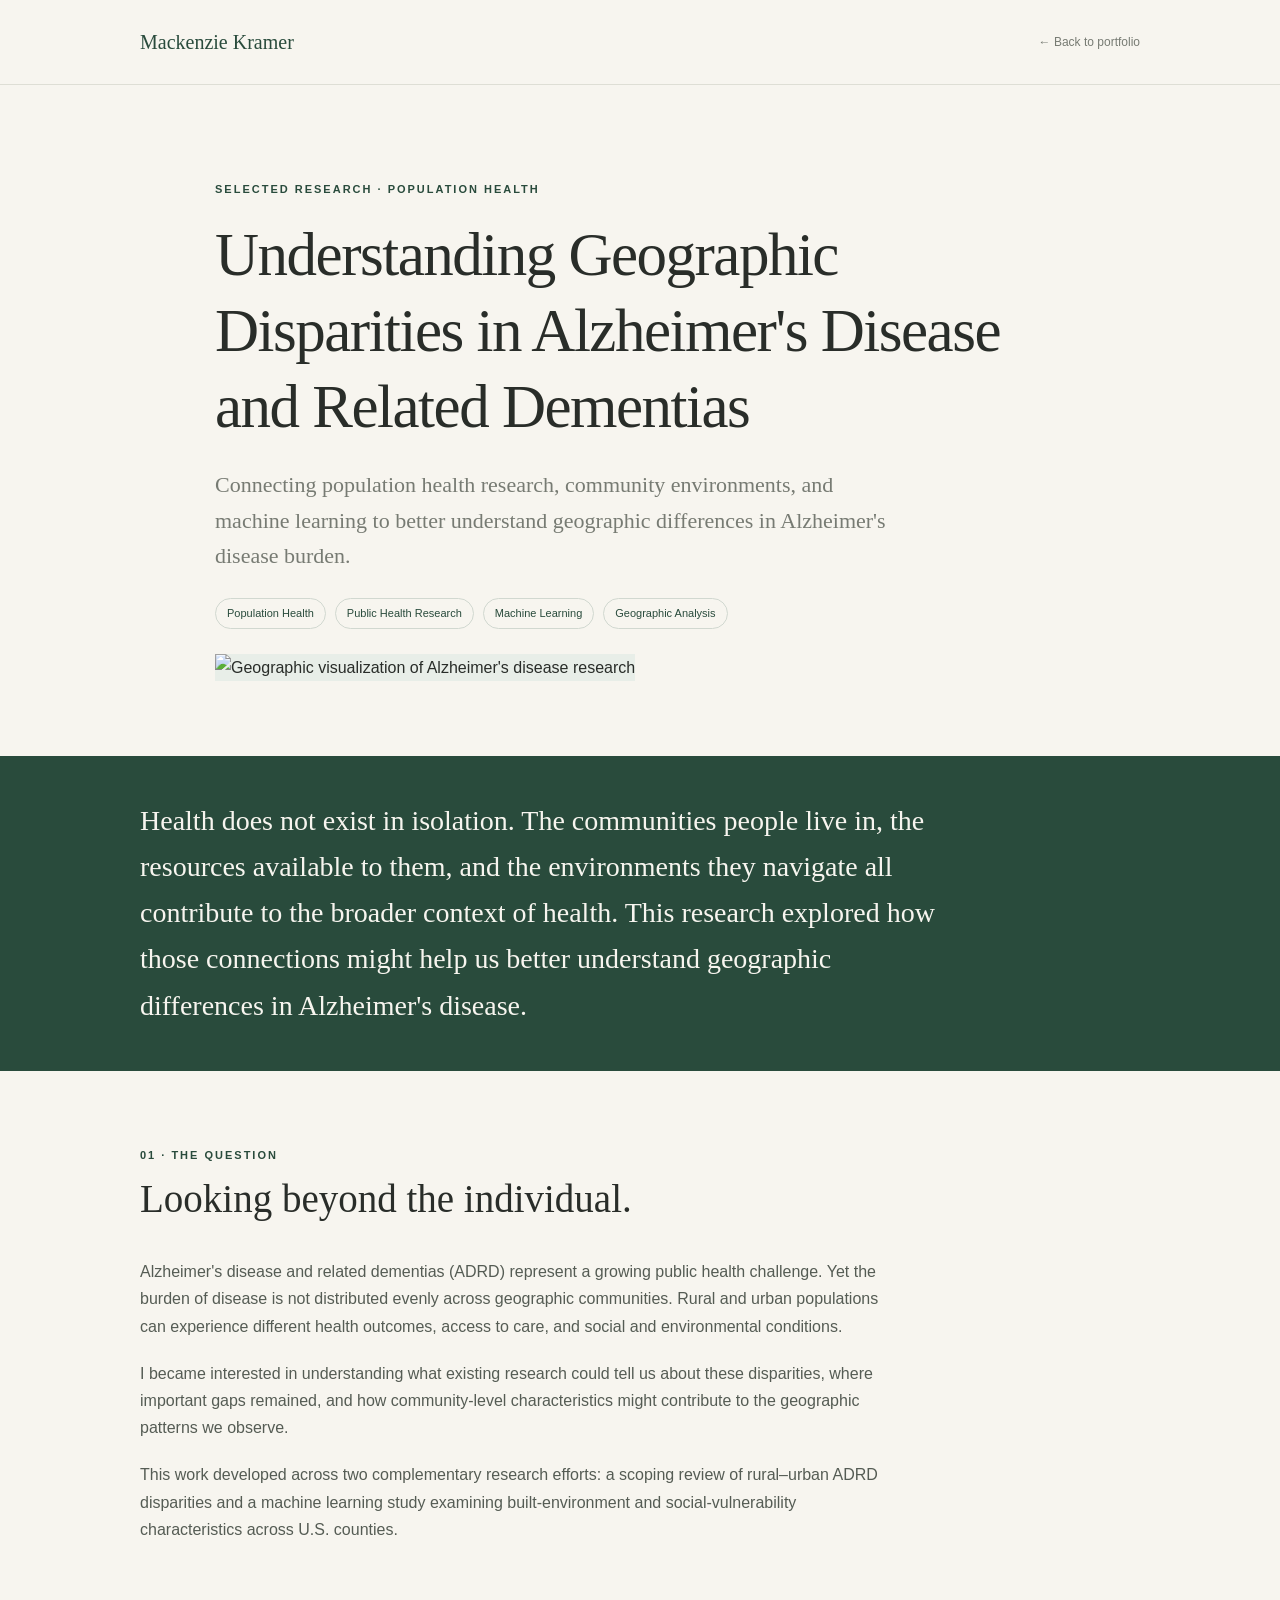
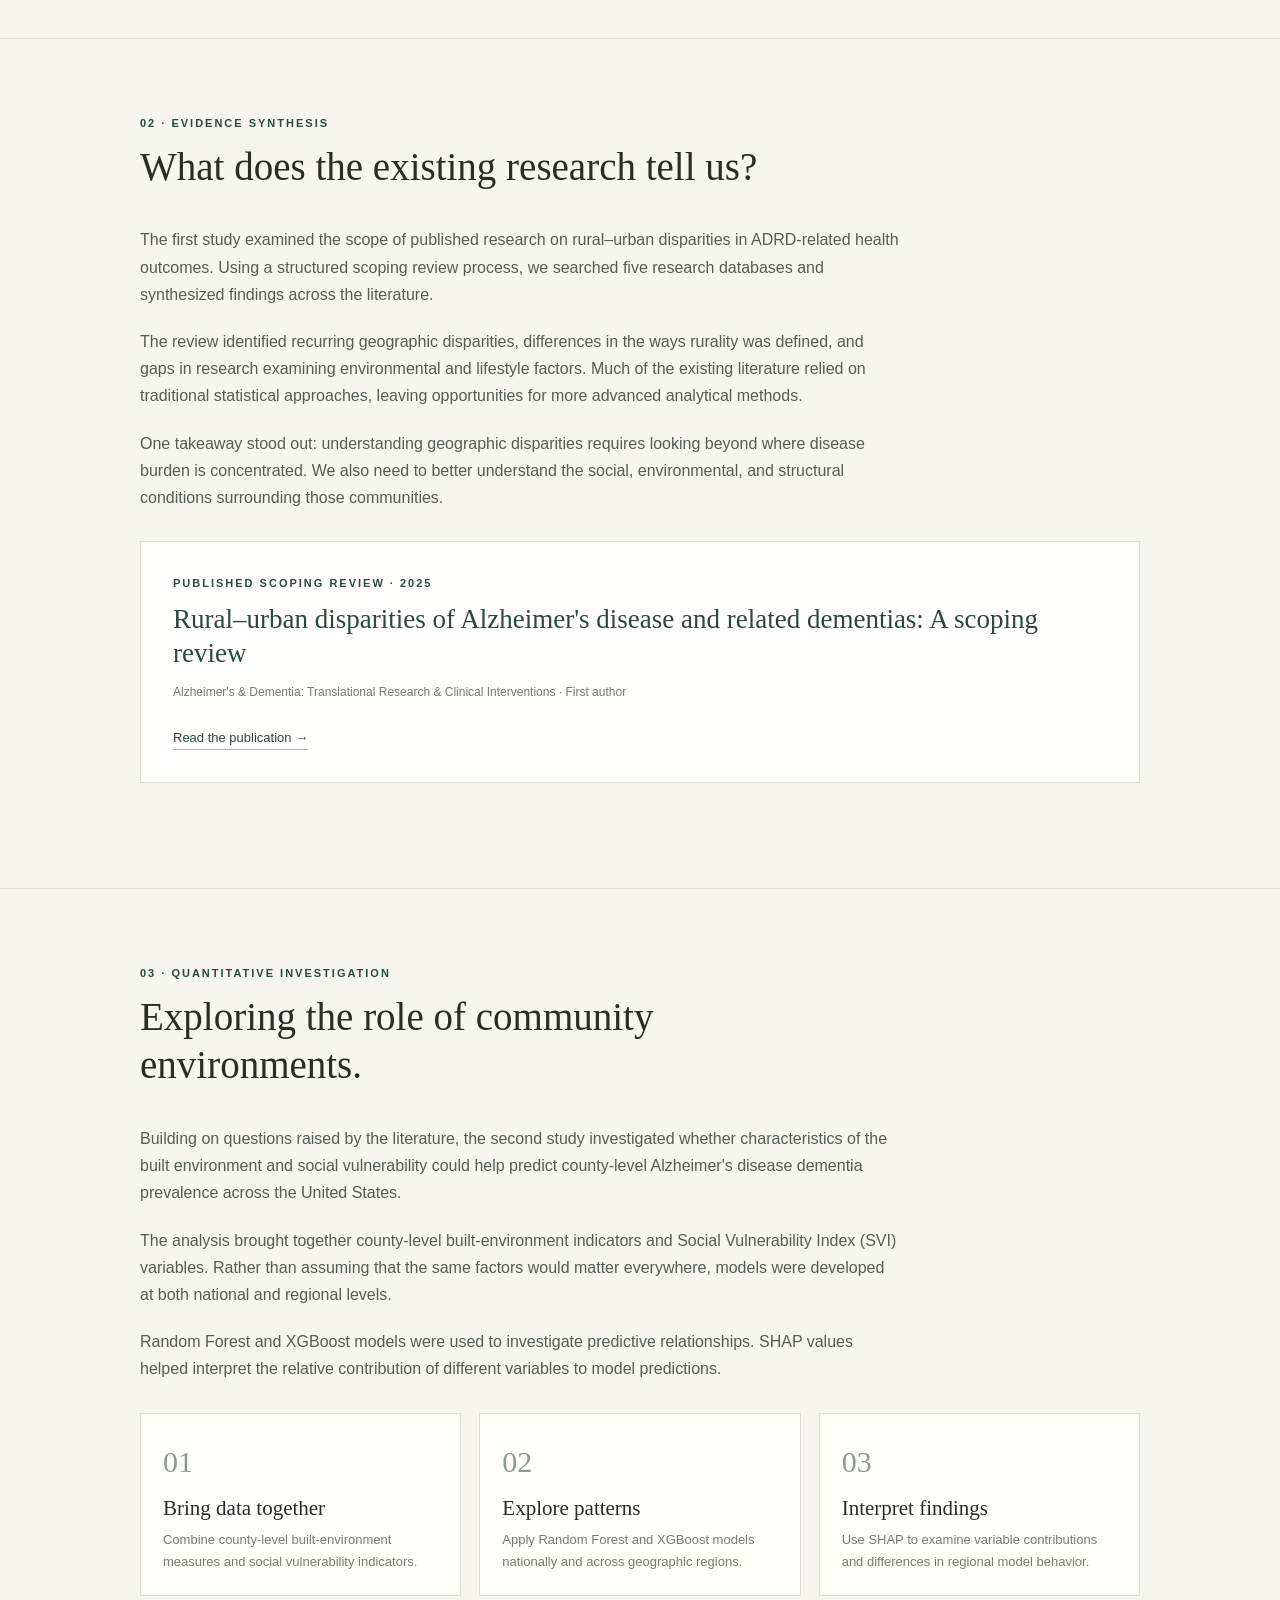
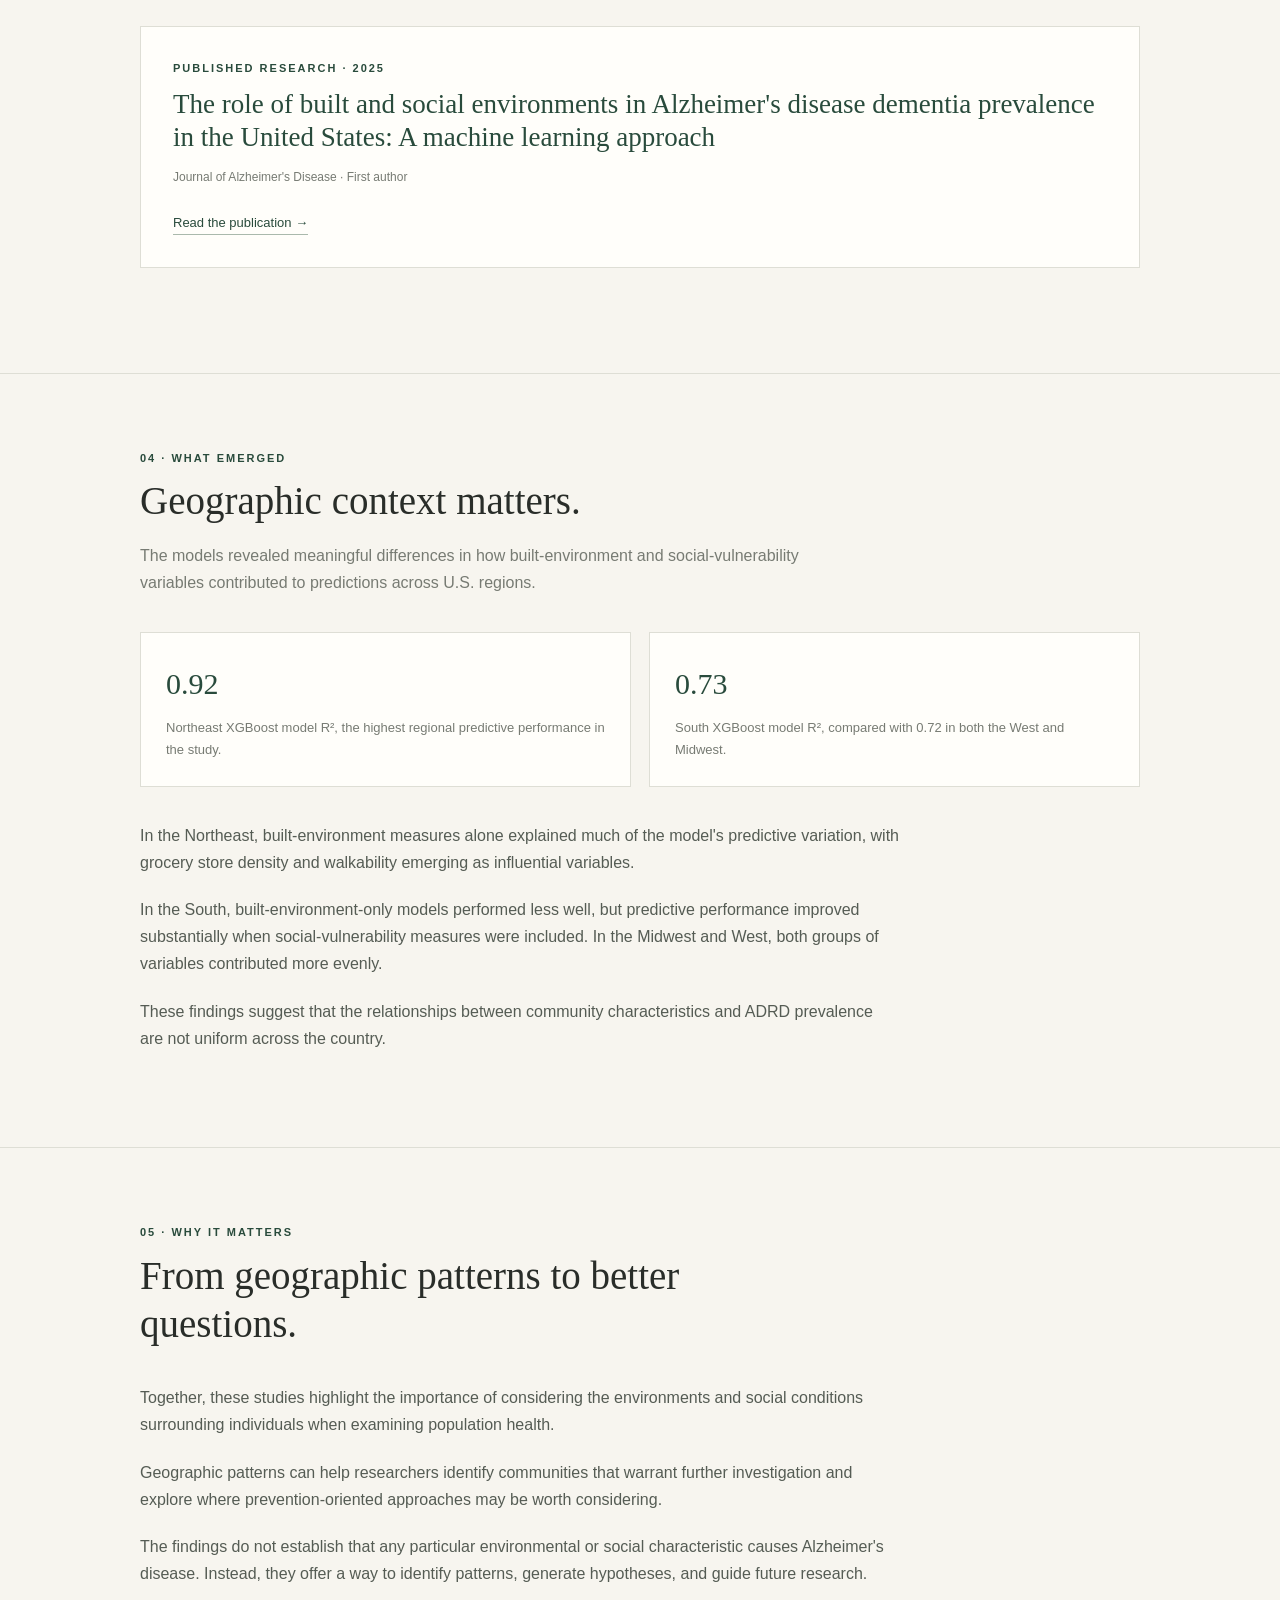
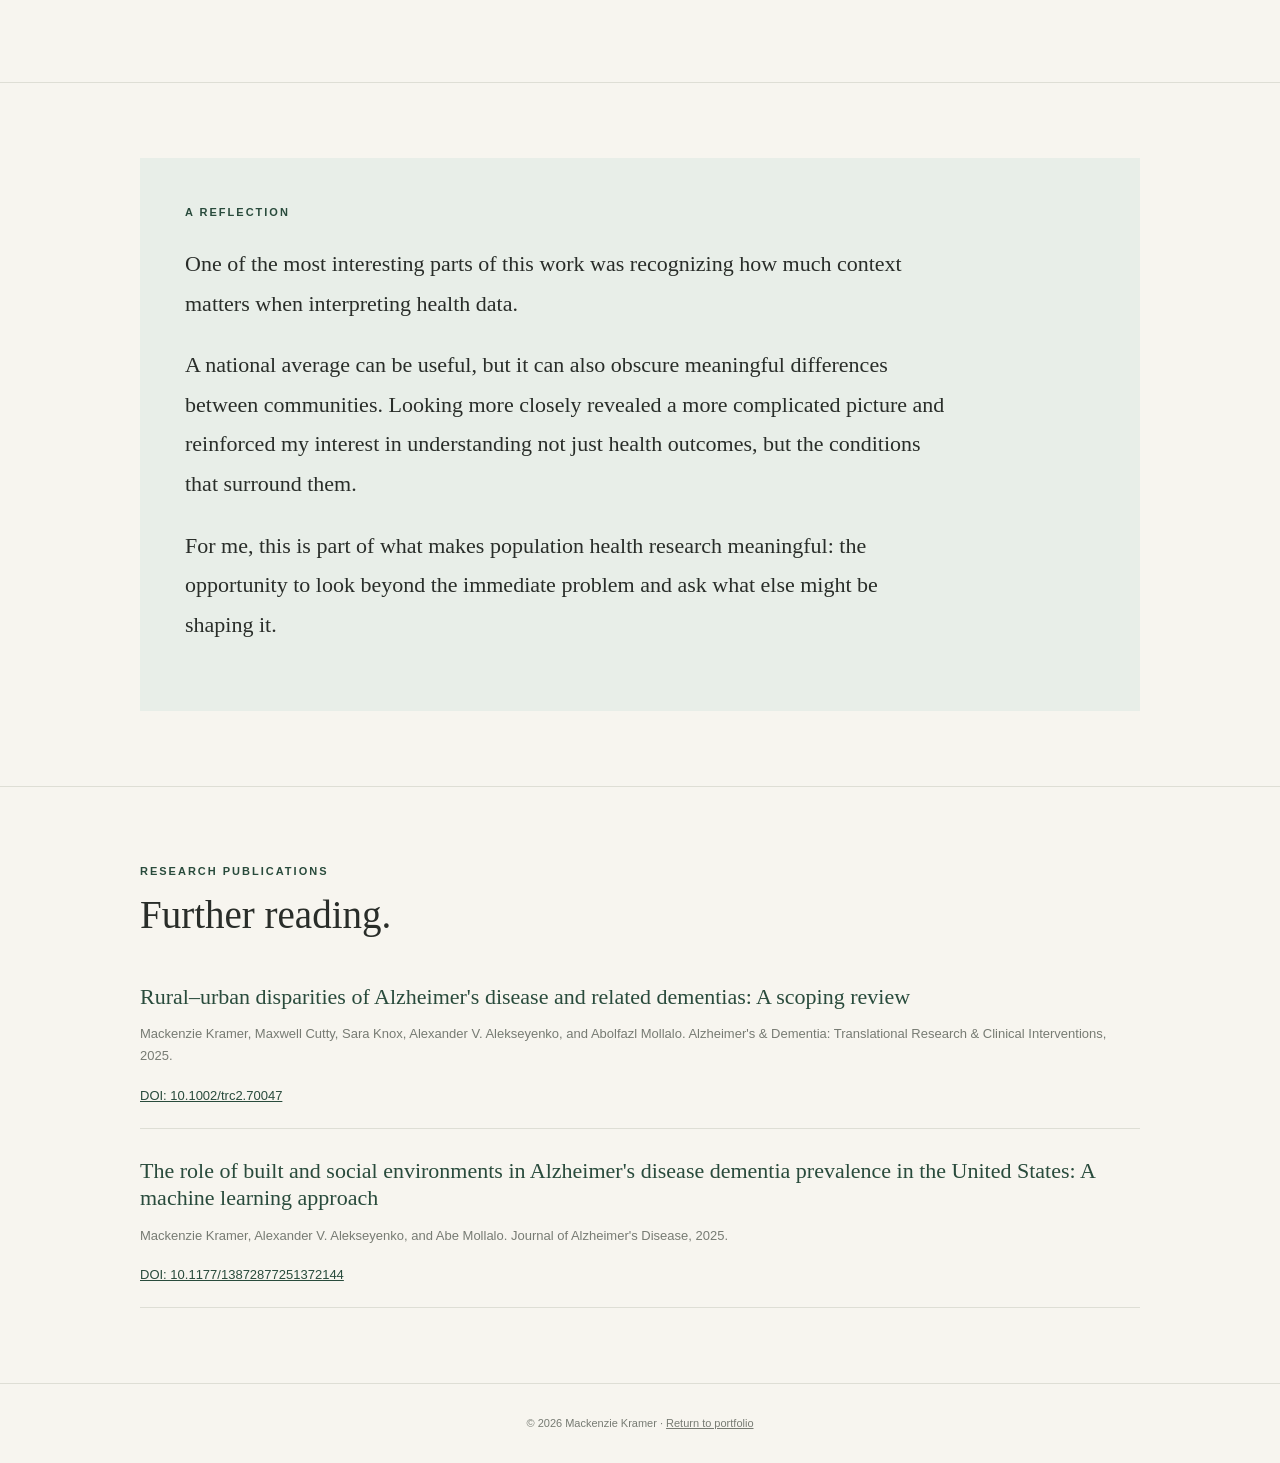
==== project-adrd.html @ 32793b9a "Create project-adrd.html" ====
<!DOCTYPE html>
<html lang="en">
<head>
  <meta charset="UTF-8">
  <meta name="viewport" content="width=device-width, initial-scale=1.0">
  <meta name="description" content="Research exploring geographic disparities in Alzheimer's disease and related dementias through population health research and machine learning.">
  <title>ADRD Research | Mackenzie Kramer</title>

  <style>
    :root {
      --cream: #f7f5ef;
      --paper: #fffefa;
      --green: #294b3c;
      --green-light: #e8eee8;
      --ink: #292d29;
      --muted: #777b73;
      --line: #deded5;
      --serif: Georgia, "Times New Roman", serif;
      --sans: Arial, Helvetica, sans-serif;
    }

    * { box-sizing: border-box; }

    html { scroll-behavior: smooth; }

    body {
      margin: 0;
      background: var(--cream);
      color: var(--ink);
      font-family: var(--sans);
      line-height: 1.7;
    }

    a { color: inherit; }

    .container {
      width: min(1000px, 88%);
      margin: 0 auto;
    }

    header {
      padding: 25px 0;
      border-bottom: 1px solid var(--line);
    }

    nav {
      display: flex;
      justify-content: space-between;
      align-items: center;
    }

    nav a {
      color: var(--green);
      font-family: var(--serif);
      text-decoration: none;
      font-size: 20px;
    }

    .back-link {
      font-family: var(--sans);
      font-size: 12px;
      color: var(--muted);
    }

    .hero {
      padding: 95px 0 75px;
      max-width: 850px;
    }

    .eyebrow {
      color: var(--green);
      font-size: 11px;
      font-weight: bold;
      letter-spacing: 2px;
      text-transform: uppercase;
    }

    h1, h2, h3 {
      font-family: var(--serif);
      font-weight: normal;
      line-height: 1.25;
    }

    h1 {
      margin: 18px 0;
      font-size: clamp(40px, 6vw, 61px);
      letter-spacing: -1.5px;
    }

    .subtitle {
      max-width: 680px;
      color: var(--muted);
      font-family: var(--serif);
      font-size: 22px;
      line-height: 1.6;
    }

    .tags {
      display: flex;
      flex-wrap: wrap;
      gap: 9px;
      margin-top: 25px;
    }

    .tag {
      padding: 5px 11px;
      border: 1px solid #d1d8d0;
      border-radius: 20px;
      color: var(--green);
      font-size: 11px;
    }

    .hero-image {
      width: 100%;
      aspect-ratio: 16 / 7;
      object-fit: cover;
      background: var(--green-light);
      margin-top: 25px;
    }

    .intro-band {
      padding: 42px 0;
      background: var(--green);
      color: var(--cream);
    }

    .intro-band p {
      max-width: 800px;
      margin: 0;
      font-family: var(--serif);
      font-size: clamp(21px, 3vw, 28px);
      line-height: 1.65;
    }

    .section {
      padding: 75px 0;
      border-bottom: 1px solid var(--line);
    }

    .section-heading {
      max-width: 700px;
      margin-bottom: 35px;
    }

    .section-heading h2 {
      margin: 10px 0;
      font-size: 39px;
    }

    .section-heading p {
      color: var(--muted);
    }

    .content {
      max-width: 760px;
    }

    .content p {
      color: #555c54;
      margin-bottom: 20px;
    }

    .study {
      padding: 32px;
      margin: 30px 0;
      background: var(--paper);
      border: 1px solid var(--line);
    }

    .study h3 {
      margin: 10px 0;
      color: var(--green);
      font-size: 27px;
    }

    .study-meta {
      color: var(--muted);
      font-size: 12px;
    }

    .study a {
      display: inline-block;
      margin-top: 12px;
      color: var(--green);
      font-size: 13px;
      text-decoration: none;
      border-bottom: 1px solid #aab9ac;
    }

    .workflow {
      display: grid;
      grid-template-columns: repeat(3, 1fr);
      gap: 18px;
      margin-top: 30px;
    }

    .workflow-card {
      padding: 22px;
      background: var(--paper);
      border: 1px solid var(--line);
    }

    .workflow-card .number {
      color: #8b9d8e;
      font-family: var(--serif);
      font-size: 30px;
    }

    .workflow-card h3 {
      margin: 8px 0;
      font-size: 21px;
    }

    .workflow-card p {
      margin: 0;
      color: var(--muted);
      font-size: 13px;
    }

    .findings {
      display: grid;
      grid-template-columns: repeat(2, 1fr);
      gap: 18px;
      margin-top: 30px;
    }

    .finding {
      padding: 25px;
      background: var(--paper);
      border: 1px solid var(--line);
    }

    .finding strong {
      display: block;
      margin-bottom: 8px;
      color: var(--green);
      font-family: var(--serif);
      font-size: 30px;
      font-weight: normal;
    }

    .finding p {
      margin: 0;
      color: var(--muted);
      font-size: 13px;
    }

    .reflection {
      padding: 45px;
      background: var(--green-light);
    }

    .reflection p {
      max-width: 760px;
      font-family: var(--serif);
      font-size: 22px;
      line-height: 1.8;
    }

    .publications {
      display: grid;
      gap: 20px;
    }

    .publication {
      padding-bottom: 20px;
      border-bottom: 1px solid var(--line);
    }

    .publication h3 {
      margin: 8px 0;
      color: var(--green);
      font-size: 22px;
    }

    .publication p {
      color: var(--muted);
      font-size: 13px;
    }

    .publication a {
      color: var(--green);
      font-size: 13px;
    }

    footer {
      padding: 30px 0;
      color: var(--muted);
      font-size: 11px;
      text-align: center;
    }

    @media (max-width: 700px) {
      .workflow,
      .findings {
        grid-template-columns: 1fr;
      }

      .hero { padding: 65px 0 50px; }

      .section { padding: 55px 0; }

      .study,
      .reflection { padding: 24px; }

      nav { gap: 20px; }
    }
  </style>
</head>

<body>

<header>
  <div class="container">
    <nav>
      <a href="index.html">Mackenzie Kramer</a>
      <a class="back-link" href="index.html#projects">
        ← Back to portfolio
      </a>
    </nav>
  </div>
</header>

<main>

  <!-- PROJECT INTRODUCTION -->
  <section class="container hero">
    <div class="eyebrow">Selected Research · Population Health</div>

    <h1>Understanding Geographic Disparities in Alzheimer's Disease and Related Dementias</h1>

    <p class="subtitle">
      Connecting population health research, community environments,
      and machine learning to better understand geographic differences
      in Alzheimer's disease burden.
    </p>

    <div class="tags">
      <span class="tag">Population Health</span>
      <span class="tag">Public Health Research</span>
      <span class="tag">Machine Learning</span>
      <span class="tag">Geographic Analysis</span>
    </div>

    <img
      class="hero-image"
      src="assets/images/adrd-map.png"
      alt="Geographic visualization of Alzheimer's disease research"
    >
  </section>

  <!-- CENTRAL QUESTION -->
  <section class="intro-band">
    <div class="container">
      <p>
        Health does not exist in isolation. The communities people live
        in, the resources available to them, and the environments they
        navigate all contribute to the broader context of health.
        This research explored how those connections might help us
        better understand geographic differences in Alzheimer's disease.
      </p>
    </div>
  </section>

  <!-- BACKGROUND -->
  <section class="section">
    <div class="container">
      <div class="section-heading">
        <div class="eyebrow">01 · The question</div>
        <h2>Looking beyond the individual.</h2>
      </div>

      <div class="content">
        <p>
          Alzheimer's disease and related dementias (ADRD) represent
          a growing public health challenge. Yet the burden of disease
          is not distributed evenly across geographic communities.
          Rural and urban populations can experience different health
          outcomes, access to care, and social and environmental conditions.
        </p>

        <p>
          I became interested in understanding what existing research
          could tell us about these disparities, where important gaps
          remained, and how community-level characteristics might
          contribute to the geographic patterns we observe.
        </p>

        <p>
          This work developed across two complementary research efforts:
          a scoping review of rural–urban ADRD disparities and a
          machine learning study examining built-environment and
          social-vulnerability characteristics across U.S. counties.
        </p>
      </div>
    </div>
  </section>

  <!-- STUDY ONE -->
  <section class="section">
    <div class="container">
      <div class="section-heading">
        <div class="eyebrow">02 · Evidence synthesis</div>
        <h2>What does the existing research tell us?</h2>
      </div>

      <div class="content">
        <p>
          The first study examined the scope of published research
          on rural–urban disparities in ADRD-related health outcomes.
          Using a structured scoping review process, we searched five
          research databases and synthesized findings across the
          literature.
        </p>

        <p>
          The review identified recurring geographic disparities,
          differences in the ways rurality was defined, and gaps in
          research examining environmental and lifestyle factors.
          Much of the existing literature relied on traditional
          statistical approaches, leaving opportunities for more
          advanced analytical methods.
        </p>

        <p>
          One takeaway stood out: understanding geographic disparities
          requires looking beyond where disease burden is concentrated.
          We also need to better understand the social, environmental,
          and structural conditions surrounding those communities.
        </p>
      </div>

      <div class="study">
        <div class="eyebrow">Published scoping review · 2025</div>
        <h3>Rural–urban disparities of Alzheimer's disease and related dementias: A scoping review</h3>
        <p class="study-meta">
          Alzheimer's & Dementia: Translational Research & Clinical Interventions
          · First author
        </p>
        <a href="https://doi.org/10.1002/trc2.70047"
           target="_blank" rel="noopener noreferrer">
          Read the publication →
        </a>
      </div>
    </div>
  </section>

  <!-- STUDY TWO -->
  <section class="section">
    <div class="container">
      <div class="section-heading">
        <div class="eyebrow">03 · Quantitative investigation</div>
        <h2>Exploring the role of community environments.</h2>
      </div>

      <div class="content">
        <p>
          Building on questions raised by the literature, the second
          study investigated whether characteristics of the built
          environment and social vulnerability could help predict
          county-level Alzheimer's disease dementia prevalence
          across the United States.
        </p>

        <p>
          The analysis brought together county-level built-environment
          indicators and Social Vulnerability Index (SVI) variables.
          Rather than assuming that the same factors would matter
          everywhere, models were developed at both national and
          regional levels.
        </p>

        <p>
          Random Forest and XGBoost models were used to investigate
          predictive relationships. SHAP values helped interpret
          the relative contribution of different variables to
          model predictions.
        </p>
      </div>

      <div class="workflow">
        <div class="workflow-card">
          <div class="number">01</div>
          <h3>Bring data together</h3>
          <p>
            Combine county-level built-environment measures and
            social vulnerability indicators.
          </p>
        </div>

        <div class="workflow-card">
          <div class="number">02</div>
          <h3>Explore patterns</h3>
          <p>
            Apply Random Forest and XGBoost models nationally
            and across geographic regions.
          </p>
        </div>

        <div class="workflow-card">
          <div class="number">03</div>
          <h3>Interpret findings</h3>
          <p>
            Use SHAP to examine variable contributions and
            differences in regional model behavior.
          </p>
        </div>
      </div>

      <div class="study">
        <div class="eyebrow">Published research · 2025</div>
        <h3>The role of built and social environments in Alzheimer's disease dementia prevalence in the United States: A machine learning approach</h3>
        <p class="study-meta">
          Journal of Alzheimer's Disease · First author
        </p>
        <a href="https://doi.org/10.1177/13872877251372144"
           target="_blank" rel="noopener noreferrer">
          Read the publication →
        </a>
      </div>
    </div>
  </section>

  <!-- FINDINGS -->
  <section class="section">
    <div class="container">
      <div class="section-heading">
        <div class="eyebrow">04 · What emerged</div>
        <h2>Geographic context matters.</h2>
        <p>
          The models revealed meaningful differences in how
          built-environment and social-vulnerability variables
          contributed to predictions across U.S. regions.
        </p>
      </div>

      <div class="findings">
        <div class="finding">
          <strong>0.92</strong>
          <p>
            Northeast XGBoost model R², the highest regional
            predictive performance in the study.
          </p>
        </div>

        <div class="finding">
          <strong>0.73</strong>
          <p>
            South XGBoost model R², compared with 0.72 in both
            the West and Midwest.
          </p>
        </div>
      </div>

      <div class="content" style="margin-top: 35px;">
        <p>
          In the Northeast, built-environment measures alone
          explained much of the model's predictive variation,
          with grocery store density and walkability emerging
          as influential variables.
        </p>

        <p>
          In the South, built-environment-only models performed
          less well, but predictive performance improved
          substantially when social-vulnerability measures
          were included. In the Midwest and West, both groups
          of variables contributed more evenly.
        </p>

        <p>
          These findings suggest that the relationships between
          community characteristics and ADRD prevalence are not
          uniform across the country.
        </p>
      </div>
    </div>
  </section>

  <!-- IMPLICATIONS -->
  <section class="section">
    <div class="container">
      <div class="section-heading">
        <div class="eyebrow">05 · Why it matters</div>
        <h2>From geographic patterns to better questions.</h2>
      </div>

      <div class="content">
        <p>
          Together, these studies highlight the importance of
          considering the environments and social conditions
          surrounding individuals when examining population health.
        </p>

        <p>
          Geographic patterns can help researchers identify
          communities that warrant further investigation and
          explore where prevention-oriented approaches may
          be worth considering.
        </p>

        <p>
          The findings do not establish that any particular
          environmental or social characteristic causes
          Alzheimer's disease. Instead, they offer a way
          to identify patterns, generate hypotheses, and
          guide future research.
        </p>
      </div>
    </div>
  </section>

  <!-- REFLECTION -->
  <section class="section">
    <div class="container">
      <div class="reflection">
        <div class="eyebrow">A reflection</div>
        <p>
          One of the most interesting parts of this work was
          recognizing how much context matters when interpreting
          health data.
        </p>
        <p>
          A national average can be useful, but it can also
          obscure meaningful differences between communities.
          Looking more closely revealed a more complicated picture
          and reinforced my interest in understanding not just
          health outcomes, but the conditions that surround them.
        </p>
        <p>
          For me, this is part of what makes population health
          research meaningful: the opportunity to look beyond
          the immediate problem and ask what else might be
          shaping it.
        </p>
      </div>
    </div>
  </section>

  <!-- PUBLICATIONS -->
  <section class="section">
    <div class="container">
      <div class="section-heading">
        <div class="eyebrow">Research publications</div>
        <h2>Further reading.</h2>
      </div>

      <div class="publications">
        <div class="publication">
          <h3>Rural–urban disparities of Alzheimer's disease and related dementias: A scoping review</h3>
          <p>
            Mackenzie Kramer, Maxwell Cutty, Sara Knox,
            Alexander V. Alekseyenko, and Abolfazl Mollalo.
            Alzheimer's & Dementia: Translational Research & Clinical Interventions, 2025.
          </p>
          <a href="https://doi.org/10.1002/trc2.70047"
             target="_blank" rel="noopener noreferrer">
            DOI: 10.1002/trc2.70047
          </a>
        </div>

        <div class="publication">
          <h3>The role of built and social environments in Alzheimer's disease dementia prevalence in the United States: A machine learning approach</h3>
          <p>
            Mackenzie Kramer, Alexander V. Alekseyenko,
            and Abe Mollalo. Journal of Alzheimer's Disease, 2025.
          </p>
          <a href="https://doi.org/10.1177/13872877251372144"
             target="_blank" rel="noopener noreferrer">
            DOI: 10.1177/13872877251372144
          </a>
        </div>
      </div>
    </div>
  </section>

</main>

<footer>
  <div class="container">
    © 2026 Mackenzie Kramer ·
    <a href="index.html">Return to portfolio</a>
  </div>
</footer>

</body>
</html>
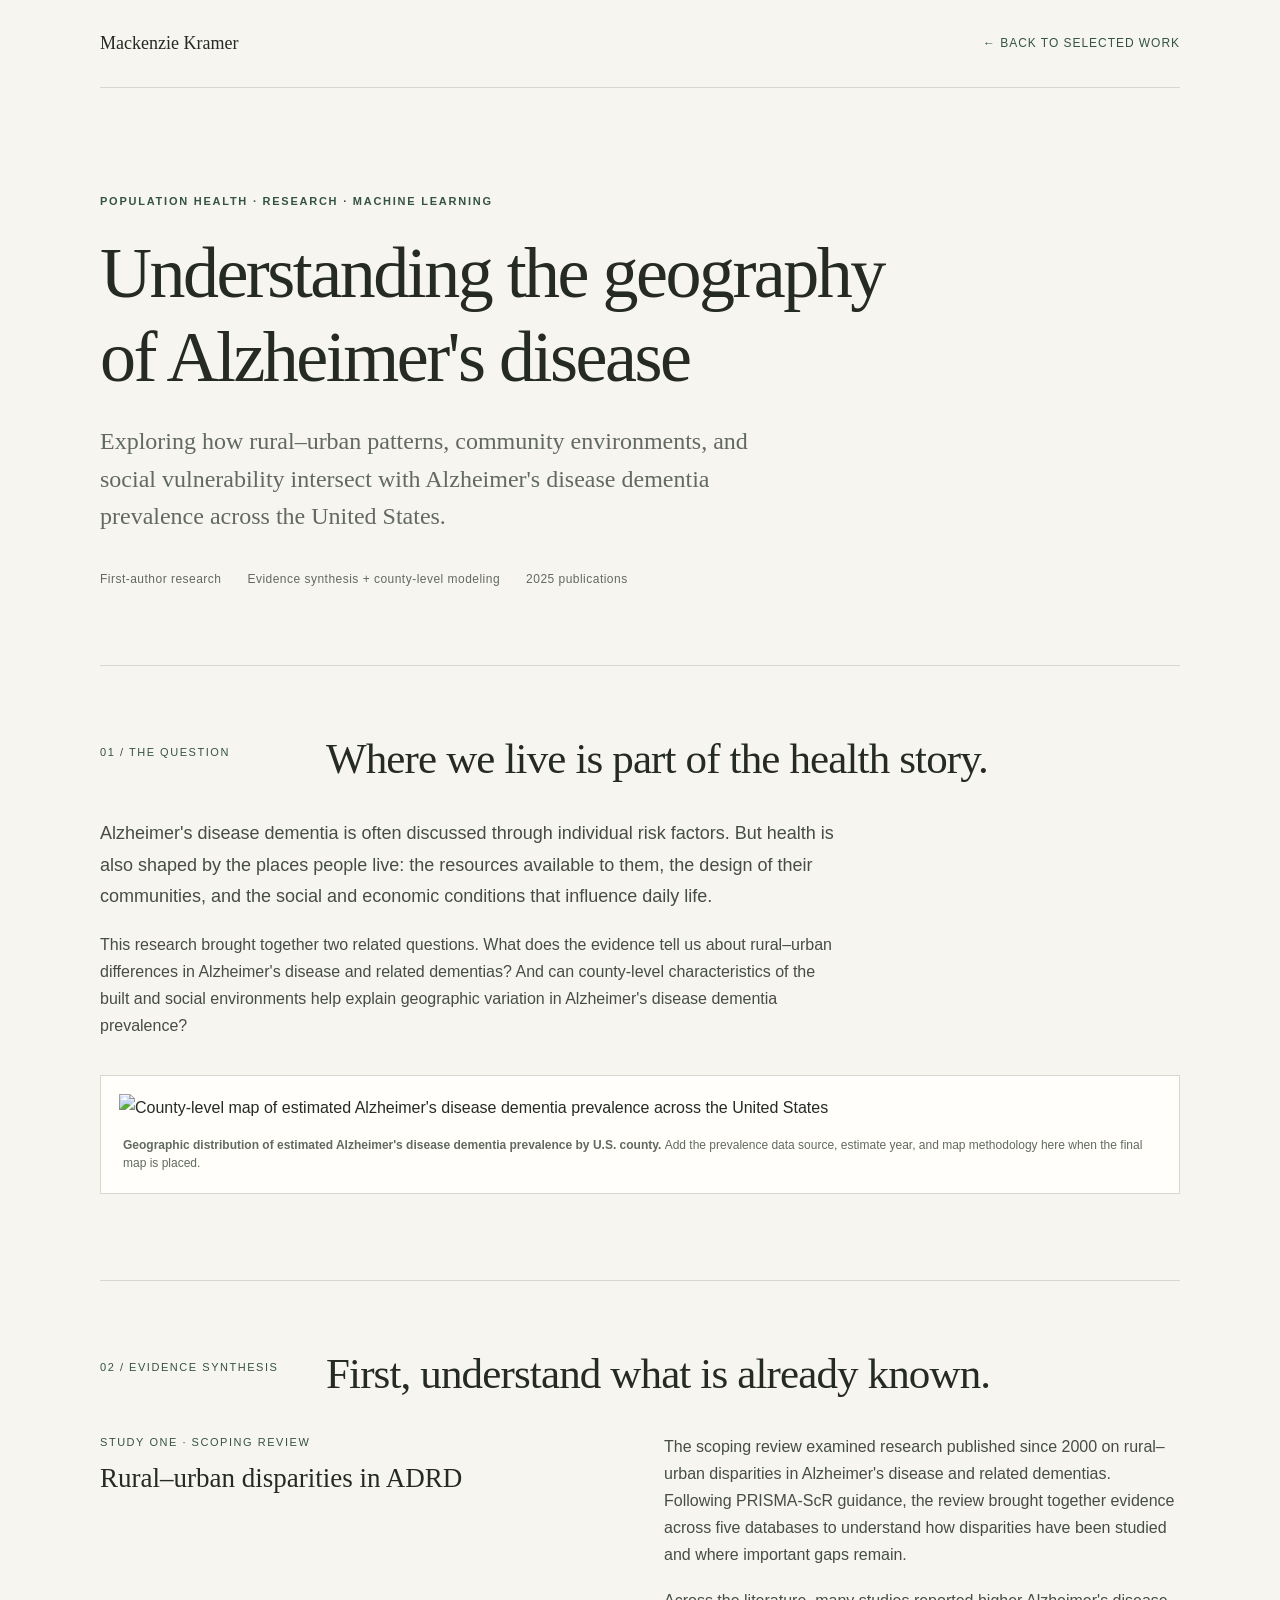
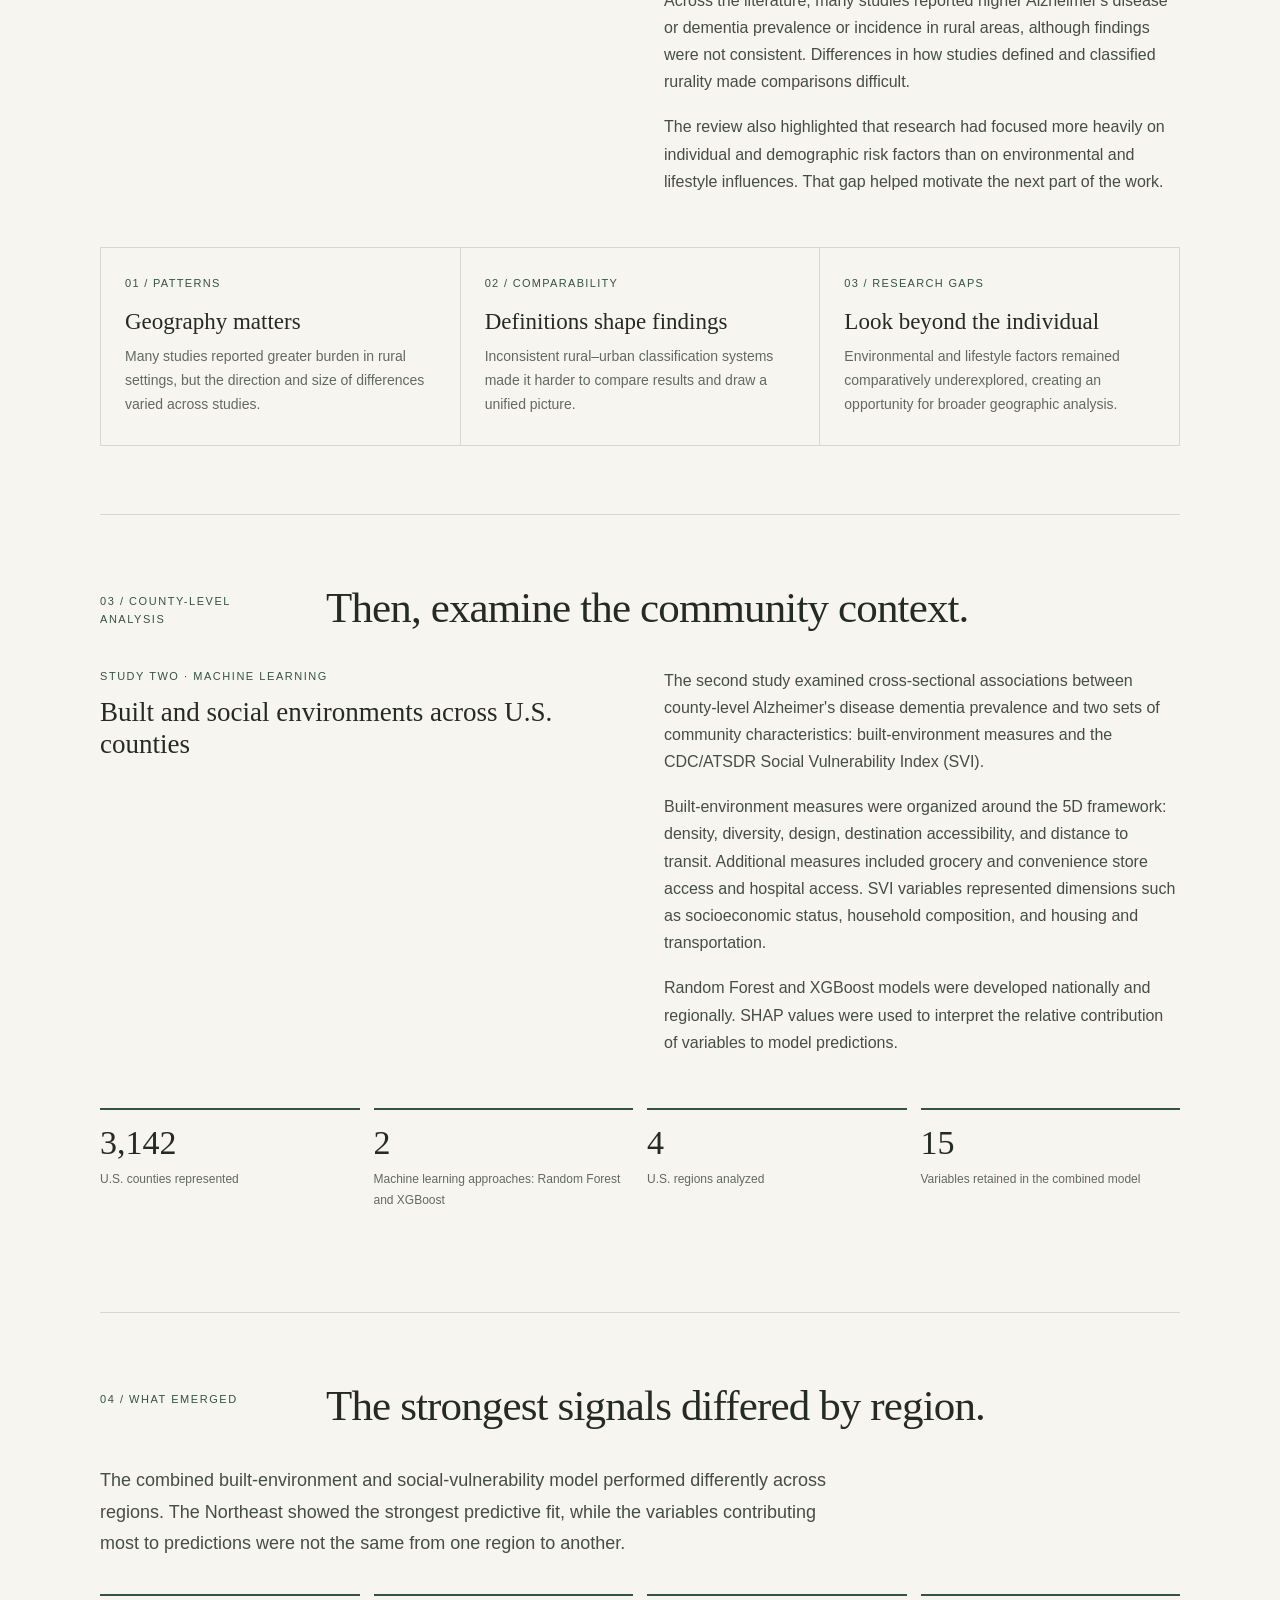
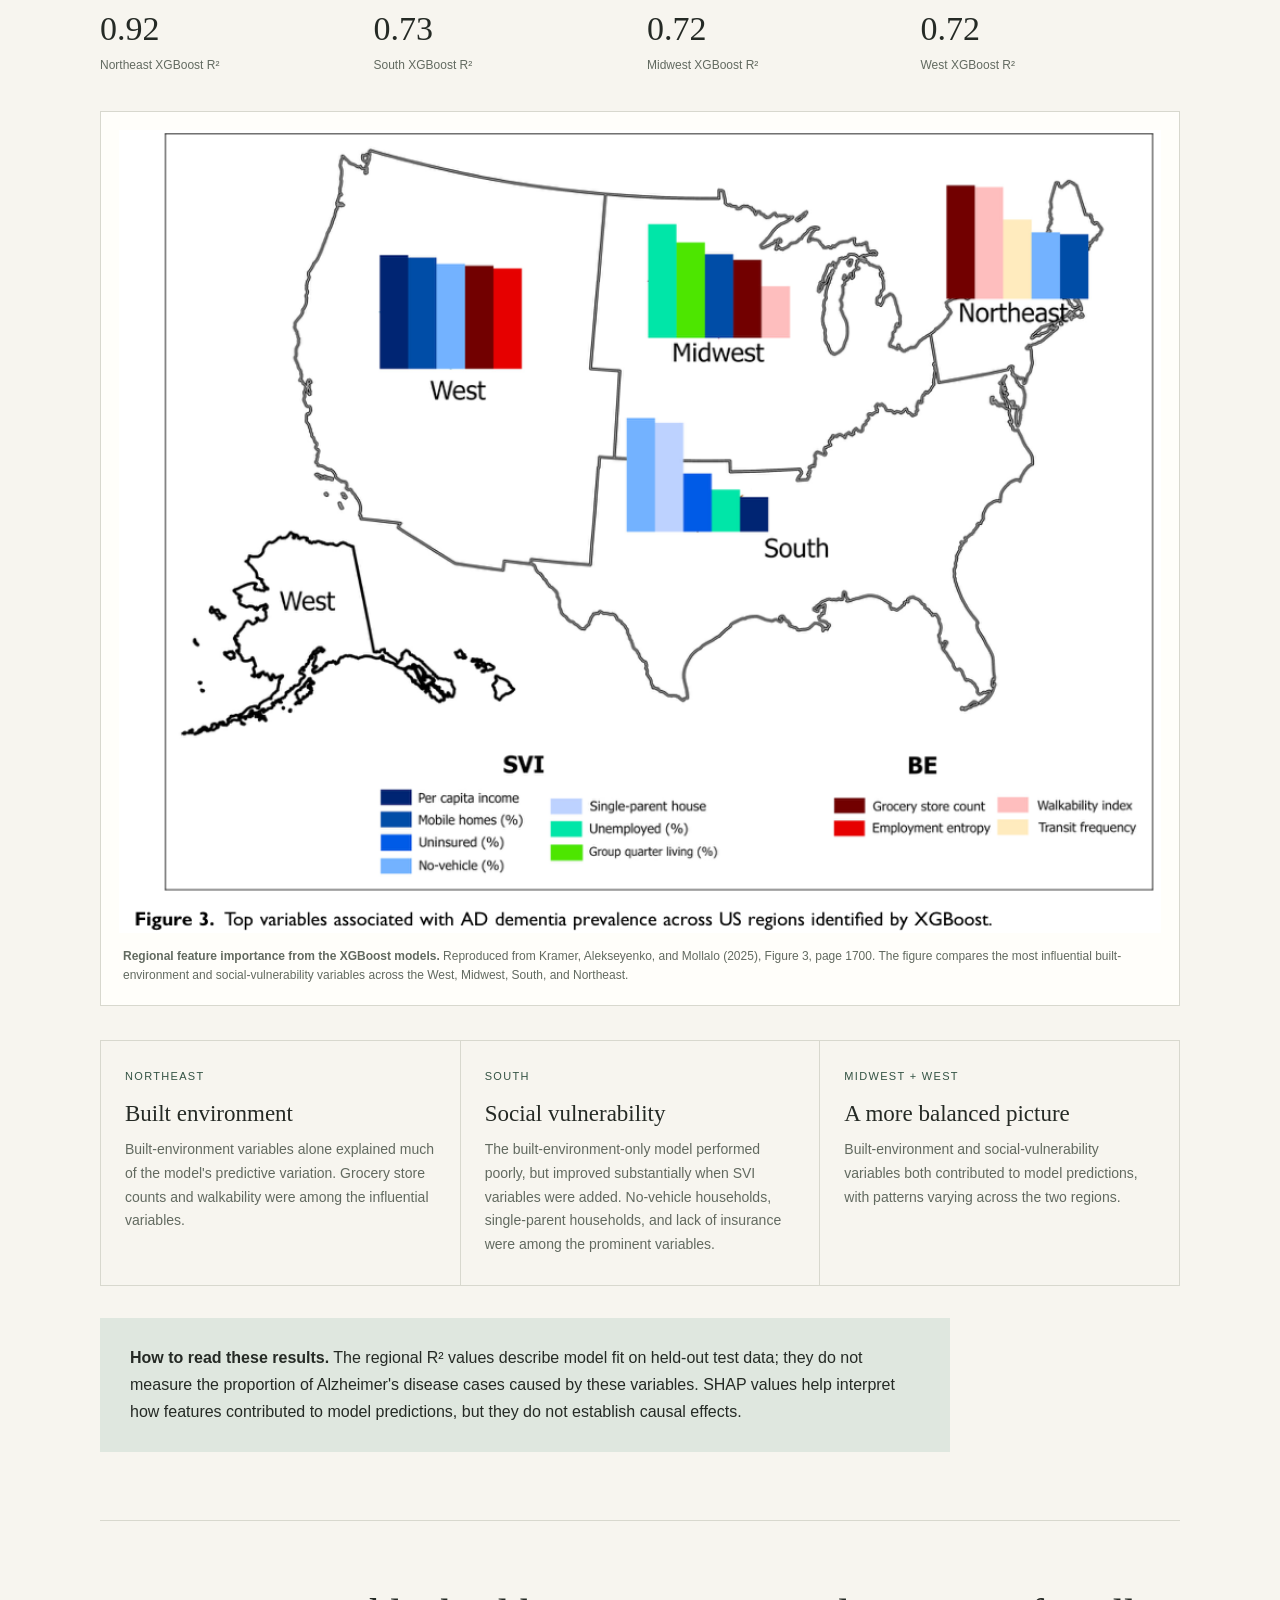
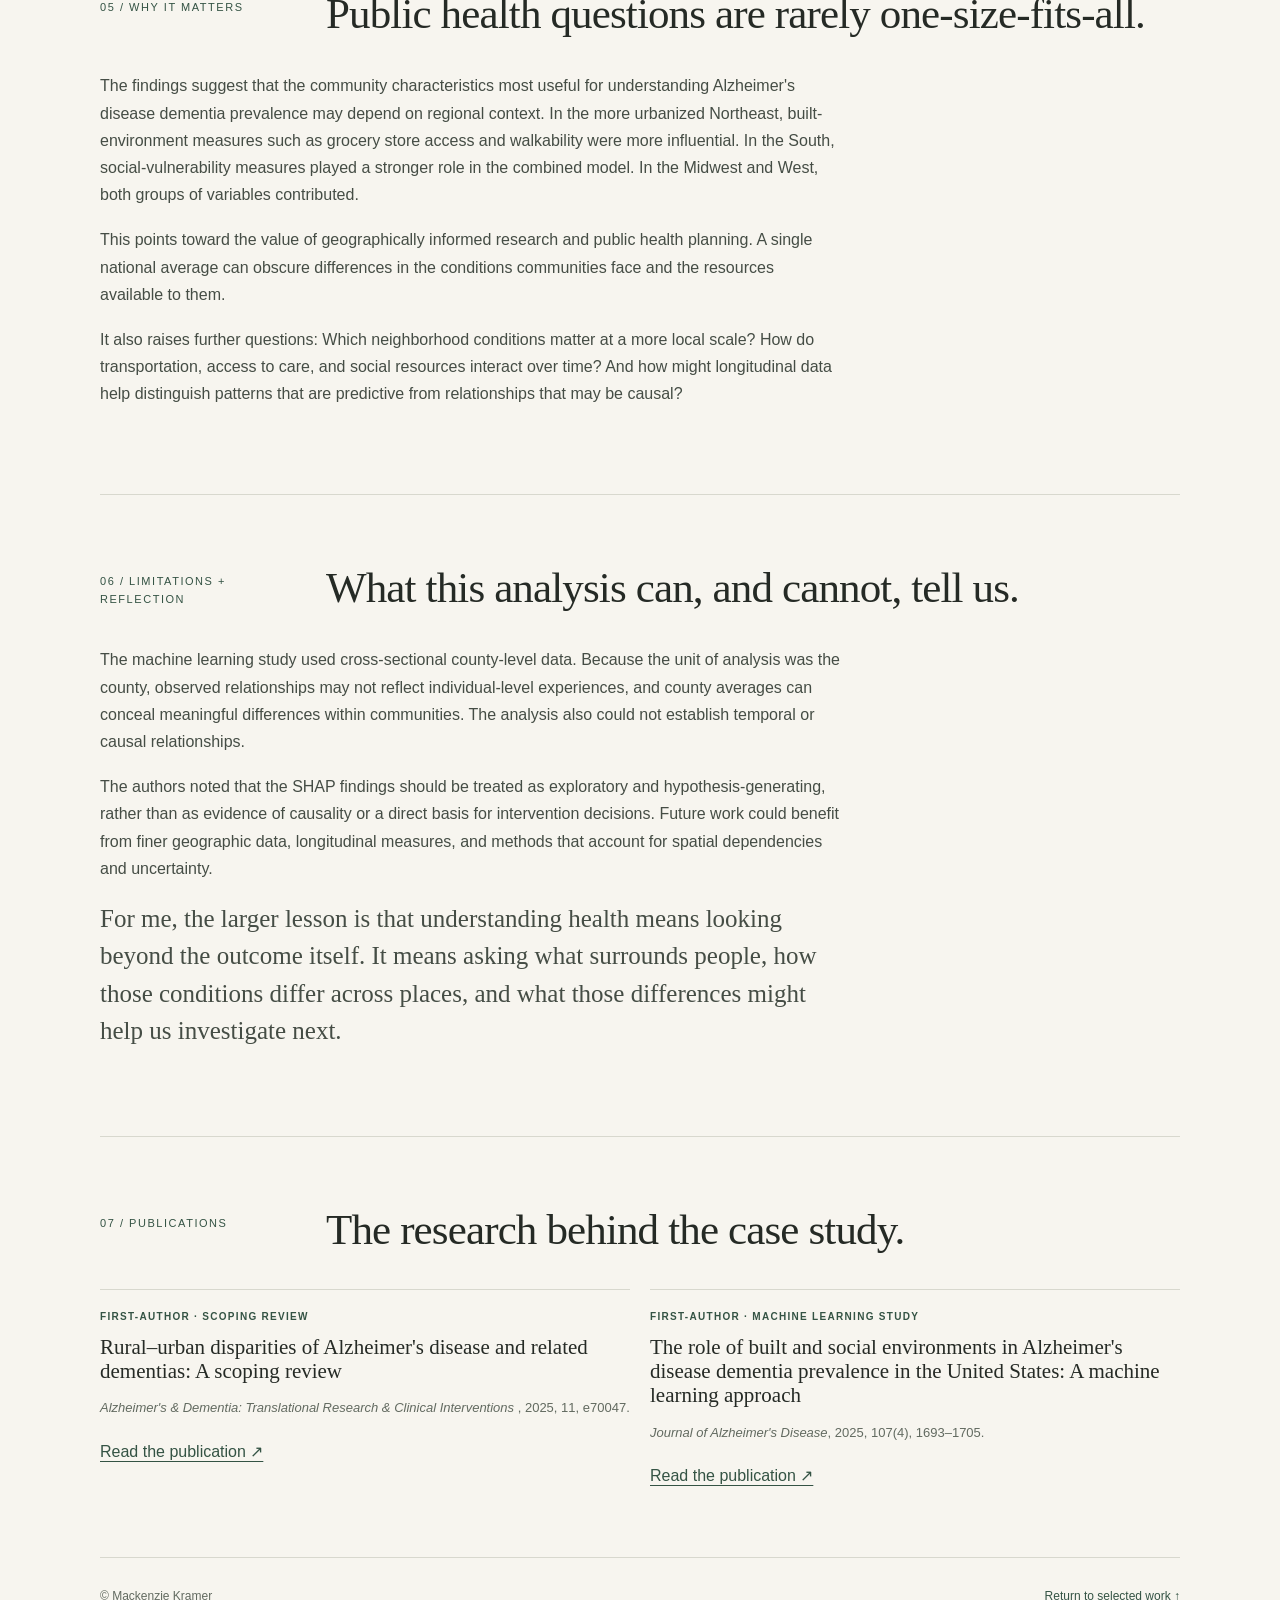
==== commit 2e70ac4b: "Update project-adrd.html" ====
--- a/project-adrd.html
+++ b/project-adrd.html
@@ -1,21 +1,23 @@
+
 <!DOCTYPE html>
 <html lang="en">
 <head>
-  <meta charset="UTF-8">
-  <meta name="viewport" content="width=device-width, initial-scale=1.0">
-  <meta name="description" content="Research exploring geographic disparities in Alzheimer's disease and related dementias through population health research and machine learning.">
-  <title>ADRD Research | Mackenzie Kramer</title>
+  <meta charset="UTF-8" />
+  <meta name="viewport" content="width=device-width, initial-scale=1.0" />
+  <meta name="description" content="A research case study examining geographic variation in Alzheimer's disease dementia prevalence and the relationship between community environments and social vulnerability." />
+  <title>Geographic Patterns in Alzheimer's Disease | Mackenzie Kramer</title>
 
   <style>
     :root {
-      --cream: #f7f5ef;
-      --paper: #fffefa;
-      --green: #294b3c;
-      --green-light: #e8eee8;
-      --ink: #292d29;
-      --muted: #777b73;
-      --line: #deded5;
-      --serif: Georgia, "Times New Roman", serif;
+      --paper: #f7f5ef;
+      --paper-deep: #eeece3;
+      --ink: #252a25;
+      --muted: #626a60;
+      --green: #345344;
+      --green-light: #dfe7df;
+      --line: #d8d8ce;
+      --white: #fffefa;
+      --serif: Georgia, 'Times New Roman', serif;
       --sans: Arial, Helvetica, sans-serif;
     }
 
@@ -25,663 +27,810 @@
 
     body {
       margin: 0;
-      background: var(--cream);
+      background: var(--paper);
       color: var(--ink);
       font-family: var(--sans);
       line-height: 1.7;
-    }
-
-    a { color: inherit; }
-
-    .container {
-      width: min(1000px, 88%);
+      -webkit-font-smoothing: antialiased;
+    }
+
+    a {
+      color: var(--green);
+      text-decoration-thickness: 1px;
+      text-underline-offset: 4px;
+    }
+
+    a:hover { color: #1e382b; }
+
+    .site-header, main, .site-footer {
+      width: min(1080px, calc(100% - 48px));
       margin: 0 auto;
     }
 
-    header {
-      padding: 25px 0;
-      border-bottom: 1px solid var(--line);
-    }
-
-    nav {
+    .site-header {
+      padding: 28px 0;
       display: flex;
       justify-content: space-between;
       align-items: center;
-    }
-
-    nav a {
-      color: var(--green);
+      gap: 20px;
+      border-bottom: 1px solid var(--line);
+    }
+
+    .brand {
+      color: var(--ink);
       font-family: var(--serif);
+      font-size: 18px;
       text-decoration: none;
-      font-size: 20px;
     }
 
     .back-link {
-      font-family: var(--sans);
       font-size: 12px;
-      color: var(--muted);
+      letter-spacing: .08em;
+      text-transform: uppercase;
+      text-decoration: none;
     }
 
     .hero {
-      padding: 95px 0 75px;
+      padding: 104px 0 76px;
       max-width: 850px;
     }
 
     .eyebrow {
       color: var(--green);
       font-size: 11px;
-      font-weight: bold;
-      letter-spacing: 2px;
+      font-weight: 700;
+      letter-spacing: .16em;
       text-transform: uppercase;
+      margin-bottom: 22px;
     }
 
     h1, h2, h3 {
       font-family: var(--serif);
-      font-weight: normal;
-      line-height: 1.25;
+      font-weight: 400;
+      line-height: 1.16;
     }
 
     h1 {
-      margin: 18px 0;
-      font-size: clamp(40px, 6vw, 61px);
-      letter-spacing: -1.5px;
-    }
-
-    .subtitle {
-      max-width: 680px;
+      font-size: clamp(42px, 6vw, 72px);
+      letter-spacing: -.035em;
+      margin: 0 0 24px;
+      max-width: 850px;
+    }
+
+    .hero-deck {
+      max-width: 700px;
       color: var(--muted);
       font-family: var(--serif);
-      font-size: 22px;
-      line-height: 1.6;
-    }
-
-    .tags {
+      font-size: clamp(19px, 2.4vw, 24px);
+      line-height: 1.55;
+      margin: 0;
+    }
+
+    .hero-meta {
       display: flex;
       flex-wrap: wrap;
-      gap: 9px;
-      margin-top: 25px;
-    }
-
-    .tag {
-      padding: 5px 11px;
-      border: 1px solid #d1d8d0;
-      border-radius: 20px;
+      gap: 10px 26px;
+      margin-top: 34px;
+      color: var(--muted);
+      font-size: 12px;
+      letter-spacing: .04em;
+    }
+
+    .section {
+      padding: 68px 0;
+      border-top: 1px solid var(--line);
+    }
+
+    .section-heading {
+      display: grid;
+      grid-template-columns: 190px 1fr;
+      gap: 36px;
+      margin-bottom: 34px;
+    }
+
+    .section-number {
       color: var(--green);
       font-size: 11px;
-    }
-
-    .hero-image {
+      letter-spacing: .14em;
+      text-transform: uppercase;
+      padding-top: 9px;
+    }
+
+    h2 {
+      font-size: clamp(30px, 4vw, 43px);
+      margin: 0;
+      letter-spacing: -.02em;
+    }
+
+    h3 {
+      font-size: 27px;
+      margin: 0 0 14px;
+    }
+
+    p { margin: 0 0 18px; }
+
+    .lead {
+      max-width: 760px;
+      font-size: 18px;
+      line-height: 1.75;
+    }
+
+    .body-copy {
+      max-width: 740px;
+      color: #454d45;
+    }
+
+    .figure {
+      margin: 36px 0 18px;
+      background: var(--white);
+      border: 1px solid var(--line);
+      padding: 18px;
+    }
+
+    .figure img {
+      display: block;
       width: 100%;
-      aspect-ratio: 16 / 7;
-      object-fit: cover;
-      background: var(--green-light);
-      margin-top: 25px;
-    }
-
-    .intro-band {
-      padding: 42px 0;
-      background: var(--green);
-      color: var(--cream);
-    }
-
-    .intro-band p {
-      max-width: 800px;
-      margin: 0;
-      font-family: var(--serif);
-      font-size: clamp(21px, 3vw, 28px);
-      line-height: 1.65;
-    }
-
-    .section {
-      padding: 75px 0;
-      border-bottom: 1px solid var(--line);
-    }
-
-    .section-heading {
-      max-width: 700px;
-      margin-bottom: 35px;
-    }
-
-    .section-heading h2 {
-      margin: 10px 0;
-      font-size: 39px;
-    }
-
-    .section-heading p {
-      color: var(--muted);
-    }
-
-    .content {
-      max-width: 760px;
-    }
-
-    .content p {
-      color: #555c54;
-      margin-bottom: 20px;
-    }
-
-    .study {
-      padding: 32px;
-      margin: 30px 0;
-      background: var(--paper);
-      border: 1px solid var(--line);
-    }
-
-    .study h3 {
-      margin: 10px 0;
-      color: var(--green);
-      font-size: 27px;
-    }
-
-    .study-meta {
+      height: auto;
+    }
+
+    .figure figcaption {
       color: var(--muted);
       font-size: 12px;
-    }
-
-    .study a {
-      display: inline-block;
-      margin-top: 12px;
+      line-height: 1.55;
+      padding: 14px 4px 2px;
+    }
+
+    .two-col {
+      display: grid;
+      grid-template-columns: 1fr 1fr;
+      gap: 48px;
+    }
+
+    .study-label {
       color: var(--green);
-      font-size: 13px;
-      text-decoration: none;
-      border-bottom: 1px solid #aab9ac;
-    }
-
-    .workflow {
+      font-size: 11px;
+      letter-spacing: .14em;
+      text-transform: uppercase;
+      margin-bottom: 12px;
+    }
+
+    .insight-grid {
       display: grid;
       grid-template-columns: repeat(3, 1fr);
-      gap: 18px;
-      margin-top: 30px;
-    }
-
-    .workflow-card {
-      padding: 22px;
+      gap: 1px;
+      background: var(--line);
+      border: 1px solid var(--line);
+      margin-top: 34px;
+    }
+
+    .insight {
       background: var(--paper);
-      border: 1px solid var(--line);
-    }
-
-    .workflow-card .number {
-      color: #8b9d8e;
+      padding: 26px 24px 28px;
+    }
+
+    .insight .index {
+      color: var(--green);
+      font-size: 11px;
+      letter-spacing: .12em;
+      margin-bottom: 16px;
+    }
+
+    .insight h3 {
+      font-size: 23px;
+      margin-bottom: 10px;
+    }
+
+    .insight p {
+      color: var(--muted);
+      font-size: 14px;
+      margin: 0;
+    }
+
+    .stat-row {
+      display: grid;
+      grid-template-columns: repeat(4, 1fr);
+      gap: 14px;
+      margin: 34px 0;
+    }
+
+    .stat {
+      border-top: 2px solid var(--green);
+      padding-top: 14px;
+    }
+
+    .stat strong {
+      display: block;
       font-family: var(--serif);
-      font-size: 30px;
-    }
-
-    .workflow-card h3 {
-      margin: 8px 0;
-      font-size: 21px;
-    }
-
-    .workflow-card p {
-      margin: 0;
+      font-size: 34px;
+      font-weight: 400;
+      line-height: 1.1;
+    }
+
+    .stat span {
+      display: block;
       color: var(--muted);
-      font-size: 13px;
-    }
-
-    .findings {
-      display: grid;
-      grid-template-columns: repeat(2, 1fr);
-      gap: 18px;
-      margin-top: 30px;
-    }
-
-    .finding {
-      padding: 25px;
-      background: var(--paper);
-      border: 1px solid var(--line);
-    }
-
-    .finding strong {
-      display: block;
-      margin-bottom: 8px;
-      color: var(--green);
-      font-family: var(--serif);
-      font-size: 30px;
-      font-weight: normal;
-    }
-
-    .finding p {
-      margin: 0;
-      color: var(--muted);
-      font-size: 13px;
-    }
-
-    .reflection {
-      padding: 45px;
+      font-size: 12px;
+      margin-top: 8px;
+    }
+
+    .note {
       background: var(--green-light);
-    }
-
-    .reflection p {
-      max-width: 760px;
-      font-family: var(--serif);
-      font-size: 22px;
-      line-height: 1.8;
-    }
+      padding: 26px 30px;
+      margin-top: 32px;
+      max-width: 850px;
+    }
+
+    .note p:last-child { margin-bottom: 0; }
 
     .publications {
       display: grid;
+      grid-template-columns: 1fr 1fr;
       gap: 20px;
+      margin-top: 28px;
     }
 
     .publication {
-      padding-bottom: 20px;
-      border-bottom: 1px solid var(--line);
-    }
-
-    .publication h3 {
-      margin: 8px 0;
+      border-top: 1px solid var(--line);
+      padding-top: 18px;
+    }
+
+    .publication .pub-type {
       color: var(--green);
-      font-size: 22px;
-    }
+      font-size: 10px;
+      font-weight: 700;
+      letter-spacing: .13em;
+      text-transform: uppercase;
+      margin-bottom: 10px;
+    }
+
+    .publication h3 { font-size: 21px; }
 
     .publication p {
       color: var(--muted);
       font-size: 13px;
     }
 
-    .publication a {
-      color: var(--green);
-      font-size: 13px;
-    }
-
-    footer {
-      padding: 30px 0;
+    .closing {
+      max-width: 760px;
+      font-family: var(--serif);
+      font-size: 25px;
+      line-height: 1.5;
+    }
+
+    .site-footer {
+      border-top: 1px solid var(--line);
+      padding: 28px 0 48px;
+      display: flex;
+      justify-content: space-between;
+      gap: 20px;
       color: var(--muted);
-      font-size: 11px;
-      text-align: center;
+      font-size: 12px;
     }
 
     @media (max-width: 700px) {
-      .workflow,
-      .findings {
+      .site-header, main, .site-footer {
+        width: min(100% - 36px, 1080px);
+      }
+
+      .hero { padding: 76px 0 58px; }
+
+      .section { padding: 52px 0; }
+
+      .section-heading {
         grid-template-columns: 1fr;
+        gap: 10px;
       }
 
-      .hero { padding: 65px 0 50px; }
-
-      .section { padding: 55px 0; }
-
-      .study,
-      .reflection { padding: 24px; }
-
-      nav { gap: 20px; }
+      .two-col, .publications {
+        grid-template-columns: 1fr;
+        gap: 28px;
+      }
+
+      .insight-grid { grid-template-columns: 1fr; }
+
+      .stat-row { grid-template-columns: 1fr 1fr; }
+
+      .figure { padding: 10px; }
+
+      .site-footer { flex-direction: column; }
     }
   </style>
 </head>
 
 <body>
 
-<header>
-  <div class="container">
-    <nav>
-      <a href="index.html">Mackenzie Kramer</a>
-      <a class="back-link" href="index.html#projects">
-        ← Back to portfolio
-      </a>
-    </nav>
-  </div>
-</header>
-
-<main>
-
-  <!-- PROJECT INTRODUCTION -->
-  <section class="container hero">
-    <div class="eyebrow">Selected Research · Population Health</div>
-
-    <h1>Understanding Geographic Disparities in Alzheimer's Disease and Related Dementias</h1>
-
-    <p class="subtitle">
-      Connecting population health research, community environments,
-      and machine learning to better understand geographic differences
-      in Alzheimer's disease burden.
-    </p>
-
-    <div class="tags">
-      <span class="tag">Population Health</span>
-      <span class="tag">Public Health Research</span>
-      <span class="tag">Machine Learning</span>
-      <span class="tag">Geographic Analysis</span>
-    </div>
-
-    <img
-      class="hero-image"
-      src="assets/images/adrd-map.png"
-      alt="Geographic visualization of Alzheimer's disease research"
-    >
-  </section>
-
-  <!-- CENTRAL QUESTION -->
-  <section class="intro-band">
-    <div class="container">
-      <p>
-        Health does not exist in isolation. The communities people live
-        in, the resources available to them, and the environments they
-        navigate all contribute to the broader context of health.
-        This research explored how those connections might help us
-        better understand geographic differences in Alzheimer's disease.
+  <header class="site-header">
+    <a class="brand" href="index.html">Mackenzie Kramer</a>
+    <a class="back-link" href="index.html#projects">← Back to selected work</a>
+  </header>
+
+  <main>
+
+    <!-- HERO -->
+    <section class="hero">
+      <div class="eyebrow">Population Health · Research · Machine Learning</div>
+
+      <h1>Understanding the geography of Alzheimer's disease</h1>
+
+      <p class="hero-deck">
+        Exploring how rural–urban patterns, community environments,
+        and social vulnerability intersect with Alzheimer's disease
+        dementia prevalence across the United States.
       </p>
-    </div>
-  </section>
-
-  <!-- BACKGROUND -->
-  <section class="section">
-    <div class="container">
+
+      <div class="hero-meta">
+        <span>First-author research</span>
+        <span>Evidence synthesis + county-level modeling</span>
+        <span>2025 publications</span>
+      </div>
+    </section>
+
+
+    <!-- THE QUESTION -->
+    <section class="section">
+
       <div class="section-heading">
-        <div class="eyebrow">01 · The question</div>
-        <h2>Looking beyond the individual.</h2>
-      </div>
-
-      <div class="content">
+        <div class="section-number">01 / The question</div>
+        <div>
+          <h2>Where we live is part of the health story.</h2>
+        </div>
+      </div>
+
+      <div class="body-copy">
+        <p class="lead">
+          Alzheimer's disease dementia is often discussed through
+          individual risk factors. But health is also shaped by the
+          places people live: the resources available to them, the
+          design of their communities, and the social and economic
+          conditions that influence daily life.
+        </p>
+
         <p>
-          Alzheimer's disease and related dementias (ADRD) represent
-          a growing public health challenge. Yet the burden of disease
-          is not distributed evenly across geographic communities.
-          Rural and urban populations can experience different health
-          outcomes, access to care, and social and environmental conditions.
-        </p>
-
+          This research brought together two related questions.
+          What does the evidence tell us about rural–urban differences
+          in Alzheimer's disease and related dementias? And can
+          county-level characteristics of the built and social
+          environments help explain geographic variation in
+          Alzheimer's disease dementia prevalence?
+        </p>
+      </div>
+
+      <!-- IMAGE 1: COUNTY-LEVEL MAP -->
+      <figure class="figure">
+        <img
+          src="assets/images/Figure1.pdf"
+          alt="County-level map of estimated Alzheimer's disease dementia prevalence across the United States"
+        />
+
+        <figcaption>
+          <strong>
+            Geographic distribution of estimated Alzheimer's disease
+            dementia prevalence by U.S. county.
+          </strong>
+          Add the prevalence data source, estimate year, and map
+          methodology here when the final map is placed.
+        </figcaption>
+      </figure>
+
+    </section>
+
+
+    <!-- SCOPING REVIEW -->
+    <section class="section">
+
+      <div class="section-heading">
+        <div class="section-number">02 / Evidence synthesis</div>
+        <div>
+          <h2>First, understand what is already known.</h2>
+        </div>
+      </div>
+
+      <div class="two-col">
+
+        <div>
+          <div class="study-label">Study one · Scoping review</div>
+          <h3>Rural–urban disparities in ADRD</h3>
+        </div>
+
+        <div class="body-copy">
+          <p>
+            The scoping review examined research published since 2000
+            on rural–urban disparities in Alzheimer's disease and
+            related dementias. Following PRISMA-ScR guidance, the
+            review brought together evidence across five databases
+            to understand how disparities have been studied and
+            where important gaps remain.
+          </p>
+
+          <p>
+            Across the literature, many studies reported higher
+            Alzheimer's disease or dementia prevalence or incidence
+            in rural areas, although findings were not consistent.
+            Differences in how studies defined and classified
+            rurality made comparisons difficult.
+          </p>
+
+          <p>
+            The review also highlighted that research had focused
+            more heavily on individual and demographic risk factors
+            than on environmental and lifestyle influences. That gap
+            helped motivate the next part of the work.
+          </p>
+        </div>
+
+      </div>
+
+      <div class="insight-grid">
+
+        <article class="insight">
+          <div class="index">01 / PATTERNS</div>
+          <h3>Geography matters</h3>
+          <p>
+            Many studies reported greater burden in rural settings,
+            but the direction and size of differences varied
+            across studies.
+          </p>
+        </article>
+
+        <article class="insight">
+          <div class="index">02 / COMPARABILITY</div>
+          <h3>Definitions shape findings</h3>
+          <p>
+            Inconsistent rural–urban classification systems made
+            it harder to compare results and draw a unified picture.
+          </p>
+        </article>
+
+        <article class="insight">
+          <div class="index">03 / RESEARCH GAPS</div>
+          <h3>Look beyond the individual</h3>
+          <p>
+            Environmental and lifestyle factors remained
+            comparatively underexplored, creating an opportunity
+            for broader geographic analysis.
+          </p>
+        </article>
+
+      </div>
+    </section>
+
+
+    <!-- MACHINE LEARNING STUDY -->
+    <section class="section">
+
+      <div class="section-heading">
+        <div class="section-number">03 / County-level analysis</div>
+        <div>
+          <h2>Then, examine the community context.</h2>
+        </div>
+      </div>
+
+      <div class="two-col">
+
+        <div>
+          <div class="study-label">Study two · Machine learning</div>
+          <h3>Built and social environments across U.S. counties</h3>
+        </div>
+
+        <div class="body-copy">
+          <p>
+            The second study examined cross-sectional associations
+            between county-level Alzheimer's disease dementia
+            prevalence and two sets of community characteristics:
+            built-environment measures and the CDC/ATSDR Social
+            Vulnerability Index (SVI).
+          </p>
+
+          <p>
+            Built-environment measures were organized around the
+            5D framework: density, diversity, design, destination
+            accessibility, and distance to transit. Additional
+            measures included grocery and convenience store access
+            and hospital access. SVI variables represented dimensions
+            such as socioeconomic status, household composition,
+            and housing and transportation.
+          </p>
+
+          <p>
+            Random Forest and XGBoost models were developed nationally
+            and regionally. SHAP values were used to interpret the
+            relative contribution of variables to model predictions.
+          </p>
+        </div>
+
+      </div>
+
+      <div class="stat-row">
+
+        <div class="stat">
+          <strong>3,142</strong>
+          <span>U.S. counties represented</span>
+        </div>
+
+        <div class="stat">
+          <strong>2</strong>
+          <span>Machine learning approaches: Random Forest and XGBoost</span>
+        </div>
+
+        <div class="stat">
+          <strong>4</strong>
+          <span>U.S. regions analyzed</span>
+        </div>
+
+        <div class="stat">
+          <strong>15</strong>
+          <span>Variables retained in the combined model</span>
+        </div>
+
+      </div>
+    </section>
+
+
+    <!-- FINDINGS -->
+    <section class="section">
+
+      <div class="section-heading">
+        <div class="section-number">04 / What emerged</div>
+        <div>
+          <h2>The strongest signals differed by region.</h2>
+        </div>
+      </div>
+
+      <div class="body-copy">
+        <p class="lead">
+          The combined built-environment and social-vulnerability
+          model performed differently across regions. The Northeast
+          showed the strongest predictive fit, while the variables
+          contributing most to predictions were not the same from
+          one region to another.
+        </p>
+      </div>
+
+      <div class="stat-row">
+
+        <div class="stat">
+          <strong>0.92</strong>
+          <span>Northeast XGBoost R²</span>
+        </div>
+
+        <div class="stat">
+          <strong>0.73</strong>
+          <span>South XGBoost R²</span>
+        </div>
+
+        <div class="stat">
+          <strong>0.72</strong>
+          <span>Midwest XGBoost R²</span>
+        </div>
+
+        <div class="stat">
+          <strong>0.72</strong>
+          <span>West XGBoost R²</span>
+        </div>
+
+      </div>
+
+      <!-- IMAGE 2: ORIGINAL FIGURE 3 -->
+      <figure class="figure">
+        <img
+          src="assets/images/Figure2.png"
+          alt="Figure 3 from the published study showing the top XGBoost variables associated with Alzheimer's disease dementia prevalence across U.S. regions"
+        />
+
+        <figcaption>
+          <strong>Regional feature importance from the XGBoost models.</strong>
+          Reproduced from Kramer, Alekseyenko, and Mollalo (2025),
+          Figure 3, page 1700. The figure compares the most influential
+          built-environment and social-vulnerability variables across
+          the West, Midwest, South, and Northeast.
+        </figcaption>
+      </figure>
+
+      <div class="insight-grid">
+
+        <article class="insight">
+          <div class="index">NORTHEAST</div>
+          <h3>Built environment</h3>
+          <p>
+            Built-environment variables alone explained much of
+            the model's predictive variation. Grocery store counts
+            and walkability were among the influential variables.
+          </p>
+        </article>
+
+        <article class="insight">
+          <div class="index">SOUTH</div>
+          <h3>Social vulnerability</h3>
+          <p>
+            The built-environment-only model performed poorly,
+            but improved substantially when SVI variables were
+            added. No-vehicle households, single-parent households,
+            and lack of insurance were among the prominent variables.
+          </p>
+        </article>
+
+        <article class="insight">
+          <div class="index">MIDWEST + WEST</div>
+          <h3>A more balanced picture</h3>
+          <p>
+            Built-environment and social-vulnerability variables
+            both contributed to model predictions, with patterns
+            varying across the two regions.
+          </p>
+        </article>
+
+      </div>
+
+      <div class="note">
         <p>
-          I became interested in understanding what existing research
-          could tell us about these disparities, where important gaps
-          remained, and how community-level characteristics might
-          contribute to the geographic patterns we observe.
-        </p>
-
+          <strong>How to read these results.</strong>
+          The regional R² values describe model fit on held-out
+          test data; they do not measure the proportion of
+          Alzheimer's disease cases caused by these variables.
+          SHAP values help interpret how features contributed
+          to model predictions, but they do not establish
+          causal effects.
+        </p>
+      </div>
+
+    </section>
+
+
+    <!-- IMPLICATIONS -->
+    <section class="section">
+
+      <div class="section-heading">
+        <div class="section-number">05 / Why it matters</div>
+        <div>
+          <h2>Public health questions are rarely one-size-fits-all.</h2>
+        </div>
+      </div>
+
+      <div class="body-copy">
         <p>
-          This work developed across two complementary research efforts:
-          a scoping review of rural–urban ADRD disparities and a
-          machine learning study examining built-environment and
-          social-vulnerability characteristics across U.S. counties.
-        </p>
-      </div>
-    </div>
-  </section>
-
-  <!-- STUDY ONE -->
-  <section class="section">
-    <div class="container">
+          The findings suggest that the community characteristics
+          most useful for understanding Alzheimer's disease dementia
+          prevalence may depend on regional context. In the more
+          urbanized Northeast, built-environment measures such as
+          grocery store access and walkability were more influential.
+          In the South, social-vulnerability measures played a
+          stronger role in the combined model. In the Midwest and
+          West, both groups of variables contributed.
+        </p>
+
+        <p>
+          This points toward the value of geographically informed
+          research and public health planning. A single national
+          average can obscure differences in the conditions
+          communities face and the resources available to them.
+        </p>
+
+        <p>
+          It also raises further questions: Which neighborhood
+          conditions matter at a more local scale? How do
+          transportation, access to care, and social resources
+          interact over time? And how might longitudinal data
+          help distinguish patterns that are predictive from
+          relationships that may be causal?
+        </p>
+      </div>
+
+    </section>
+
+
+    <!-- LIMITATIONS -->
+    <section class="section">
+
       <div class="section-heading">
-        <div class="eyebrow">02 · Evidence synthesis</div>
-        <h2>What does the existing research tell us?</h2>
-      </div>
-
-      <div class="content">
+        <div class="section-number">06 / Limitations + reflection</div>
+        <div>
+          <h2>What this analysis can, and cannot, tell us.</h2>
+        </div>
+      </div>
+
+      <div class="body-copy">
         <p>
-          The first study examined the scope of published research
-          on rural–urban disparities in ADRD-related health outcomes.
-          Using a structured scoping review process, we searched five
-          research databases and synthesized findings across the
-          literature.
+          The machine learning study used cross-sectional
+          county-level data. Because the unit of analysis was
+          the county, observed relationships may not reflect
+          individual-level experiences, and county averages
+          can conceal meaningful differences within communities.
+          The analysis also could not establish temporal or
+          causal relationships.
         </p>
 
         <p>
-          The review identified recurring geographic disparities,
-          differences in the ways rurality was defined, and gaps in
-          research examining environmental and lifestyle factors.
-          Much of the existing literature relied on traditional
-          statistical approaches, leaving opportunities for more
-          advanced analytical methods.
-        </p>
-
-        <p>
-          One takeaway stood out: understanding geographic disparities
-          requires looking beyond where disease burden is concentrated.
-          We also need to better understand the social, environmental,
-          and structural conditions surrounding those communities.
-        </p>
-      </div>
-
-      <div class="study">
-        <div class="eyebrow">Published scoping review · 2025</div>
-        <h3>Rural–urban disparities of Alzheimer's disease and related dementias: A scoping review</h3>
-        <p class="study-meta">
-          Alzheimer's & Dementia: Translational Research & Clinical Interventions
-          · First author
-        </p>
-        <a href="https://doi.org/10.1002/trc2.70047"
-           target="_blank" rel="noopener noreferrer">
-          Read the publication →
-        </a>
-      </div>
-    </div>
-  </section>
-
-  <!-- STUDY TWO -->
-  <section class="section">
-    <div class="container">
+          The authors noted that the SHAP findings should be
+          treated as exploratory and hypothesis-generating,
+          rather than as evidence of causality or a direct
+          basis for intervention decisions. Future work could
+          benefit from finer geographic data, longitudinal
+          measures, and methods that account for spatial
+          dependencies and uncertainty.
+        </p>
+
+        <p class="closing">
+          For me, the larger lesson is that understanding health
+          means looking beyond the outcome itself. It means asking
+          what surrounds people, how those conditions differ across
+          places, and what those differences might help us
+          investigate next.
+        </p>
+      </div>
+
+    </section>
+
+
+    <!-- PUBLICATIONS -->
+    <section class="section">
+
       <div class="section-heading">
-        <div class="eyebrow">03 · Quantitative investigation</div>
-        <h2>Exploring the role of community environments.</h2>
-      </div>
-
-      <div class="content">
-        <p>
-          Building on questions raised by the literature, the second
-          study investigated whether characteristics of the built
-          environment and social vulnerability could help predict
-          county-level Alzheimer's disease dementia prevalence
-          across the United States.
-        </p>
-
-        <p>
-          The analysis brought together county-level built-environment
-          indicators and Social Vulnerability Index (SVI) variables.
-          Rather than assuming that the same factors would matter
-          everywhere, models were developed at both national and
-          regional levels.
-        </p>
-
-        <p>
-          Random Forest and XGBoost models were used to investigate
-          predictive relationships. SHAP values helped interpret
-          the relative contribution of different variables to
-          model predictions.
-        </p>
-      </div>
-
-      <div class="workflow">
-        <div class="workflow-card">
-          <div class="number">01</div>
-          <h3>Bring data together</h3>
-          <p>
-            Combine county-level built-environment measures and
-            social vulnerability indicators.
-          </p>
-        </div>
-
-        <div class="workflow-card">
-          <div class="number">02</div>
-          <h3>Explore patterns</h3>
-          <p>
-            Apply Random Forest and XGBoost models nationally
-            and across geographic regions.
-          </p>
-        </div>
-
-        <div class="workflow-card">
-          <div class="number">03</div>
-          <h3>Interpret findings</h3>
-          <p>
-            Use SHAP to examine variable contributions and
-            differences in regional model behavior.
-          </p>
-        </div>
-      </div>
-
-      <div class="study">
-        <div class="eyebrow">Published research · 2025</div>
-        <h3>The role of built and social environments in Alzheimer's disease dementia prevalence in the United States: A machine learning approach</h3>
-        <p class="study-meta">
-          Journal of Alzheimer's Disease · First author
-        </p>
-        <a href="https://doi.org/10.1177/13872877251372144"
-           target="_blank" rel="noopener noreferrer">
-          Read the publication →
-        </a>
-      </div>
-    </div>
-  </section>
-
-  <!-- FINDINGS -->
-  <section class="section">
-    <div class="container">
-      <div class="section-heading">
-        <div class="eyebrow">04 · What emerged</div>
-        <h2>Geographic context matters.</h2>
-        <p>
-          The models revealed meaningful differences in how
-          built-environment and social-vulnerability variables
-          contributed to predictions across U.S. regions.
-        </p>
-      </div>
-
-      <div class="findings">
-        <div class="finding">
-          <strong>0.92</strong>
-          <p>
-            Northeast XGBoost model R², the highest regional
-            predictive performance in the study.
-          </p>
-        </div>
-
-        <div class="finding">
-          <strong>0.73</strong>
-          <p>
-            South XGBoost model R², compared with 0.72 in both
-            the West and Midwest.
-          </p>
-        </div>
-      </div>
-
-      <div class="content" style="margin-top: 35px;">
-        <p>
-          In the Northeast, built-environment measures alone
-          explained much of the model's predictive variation,
-          with grocery store density and walkability emerging
-          as influential variables.
-        </p>
-
-        <p>
-          In the South, built-environment-only models performed
-          less well, but predictive performance improved
-          substantially when social-vulnerability measures
-          were included. In the Midwest and West, both groups
-          of variables contributed more evenly.
-        </p>
-
-        <p>
-          These findings suggest that the relationships between
-          community characteristics and ADRD prevalence are not
-          uniform across the country.
-        </p>
-      </div>
-    </div>
-  </section>
-
-  <!-- IMPLICATIONS -->
-  <section class="section">
-    <div class="container">
-      <div class="section-heading">
-        <div class="eyebrow">05 · Why it matters</div>
-        <h2>From geographic patterns to better questions.</h2>
-      </div>
-
-      <div class="content">
-        <p>
-          Together, these studies highlight the importance of
-          considering the environments and social conditions
-          surrounding individuals when examining population health.
-        </p>
-
-        <p>
-          Geographic patterns can help researchers identify
-          communities that warrant further investigation and
-          explore where prevention-oriented approaches may
-          be worth considering.
-        </p>
-
-        <p>
-          The findings do not establish that any particular
-          environmental or social characteristic causes
-          Alzheimer's disease. Instead, they offer a way
-          to identify patterns, generate hypotheses, and
-          guide future research.
-        </p>
-      </div>
-    </div>
-  </section>
-
-  <!-- REFLECTION -->
-  <section class="section">
-    <div class="container">
-      <div class="reflection">
-        <div class="eyebrow">A reflection</div>
-        <p>
-          One of the most interesting parts of this work was
-          recognizing how much context matters when interpreting
-          health data.
-        </p>
-        <p>
-          A national average can be useful, but it can also
-          obscure meaningful differences between communities.
-          Looking more closely revealed a more complicated picture
-          and reinforced my interest in understanding not just
-          health outcomes, but the conditions that surround them.
-        </p>
-        <p>
-          For me, this is part of what makes population health
-          research meaningful: the opportunity to look beyond
-          the immediate problem and ask what else might be
-          shaping it.
-        </p>
-      </div>
-    </div>
-  </section>
-
-  <!-- PUBLICATIONS -->
-  <section class="section">
-    <div class="container">
-      <div class="section-heading">
-        <div class="eyebrow">Research publications</div>
-        <h2>Further reading.</h2>
+        <div class="section-number">07 / Publications</div>
+        <div>
+          <h2>The research behind the case study.</h2>
+        </div>
       </div>
 
       <div class="publications">
-        <div class="publication">
-          <h3>Rural–urban disparities of Alzheimer's disease and related dementias: A scoping review</h3>
-          <p>
-            Mackenzie Kramer, Maxwell Cutty, Sara Knox,
-            Alexander V. Alekseyenko, and Abolfazl Mollalo.
-            Alzheimer's & Dementia: Translational Research & Clinical Interventions, 2025.
-          </p>
-          <a href="https://doi.org/10.1002/trc2.70047"
-             target="_blank" rel="noopener noreferrer">
-            DOI: 10.1002/trc2.70047
+
+        <article class="publication">
+          <div class="pub-type">First-author · Scoping review</div>
+
+          <h3>
+            Rural–urban disparities of Alzheimer's disease and
+            related dementias: A scoping review
+          </h3>
+
+          <p>
+            <em>
+              Alzheimer's & Dementia: Translational Research
+              & Clinical Interventions
+            </em>,
+            2025, 11, e70047.
+          </p>
+
+          <a
+            href="https://doi.org/10.1002/trc2.70047"
+            target="_blank"
+            rel="noopener"
+          >
+            Read the publication ↗
           </a>
-        </div>
-
-        <div class="publication">
-          <h3>The role of built and social environments in Alzheimer's disease dementia prevalence in the United States: A machine learning approach</h3>
-          <p>
-            Mackenzie Kramer, Alexander V. Alekseyenko,
-            and Abe Mollalo. Journal of Alzheimer's Disease, 2025.
-          </p>
-          <a href="https://doi.org/10.1177/13872877251372144"
-             target="_blank" rel="noopener noreferrer">
-            DOI: 10.1177/13872877251372144
+        </article>
+
+        <article class="publication">
+          <div class="pub-type">First-author · Machine learning study</div>
+
+          <h3>
+            The role of built and social environments in
+            Alzheimer's disease dementia prevalence in the
+            United States: A machine learning approach
+          </h3>
+
+          <p>
+            <em>Journal of Alzheimer's Disease</em>,
+            2025, 107(4), 1693–1705.
+          </p>
+
+          <a
+            href="https://doi.org/10.1177/13872877251372144"
+            target="_blank"
+            rel="noopener"
+          >
+            Read the publication ↗
           </a>
-        </div>
-      </div>
-    </div>
-  </section>
-
-</main>
-
-<footer>
-  <div class="container">
-    © 2026 Mackenzie Kramer ·
-    <a href="index.html">Return to portfolio</a>
-  </div>
-</footer>
+        </article>
+
+      </div>
+
+    </section>
+
+  </main>
+
+  <footer class="site-footer">
+    <span>© Mackenzie Kramer</span>
+    <a href="index.html#projects">Return to selected work ↑</a>
+  </footer>
 
 </body>
 </html>
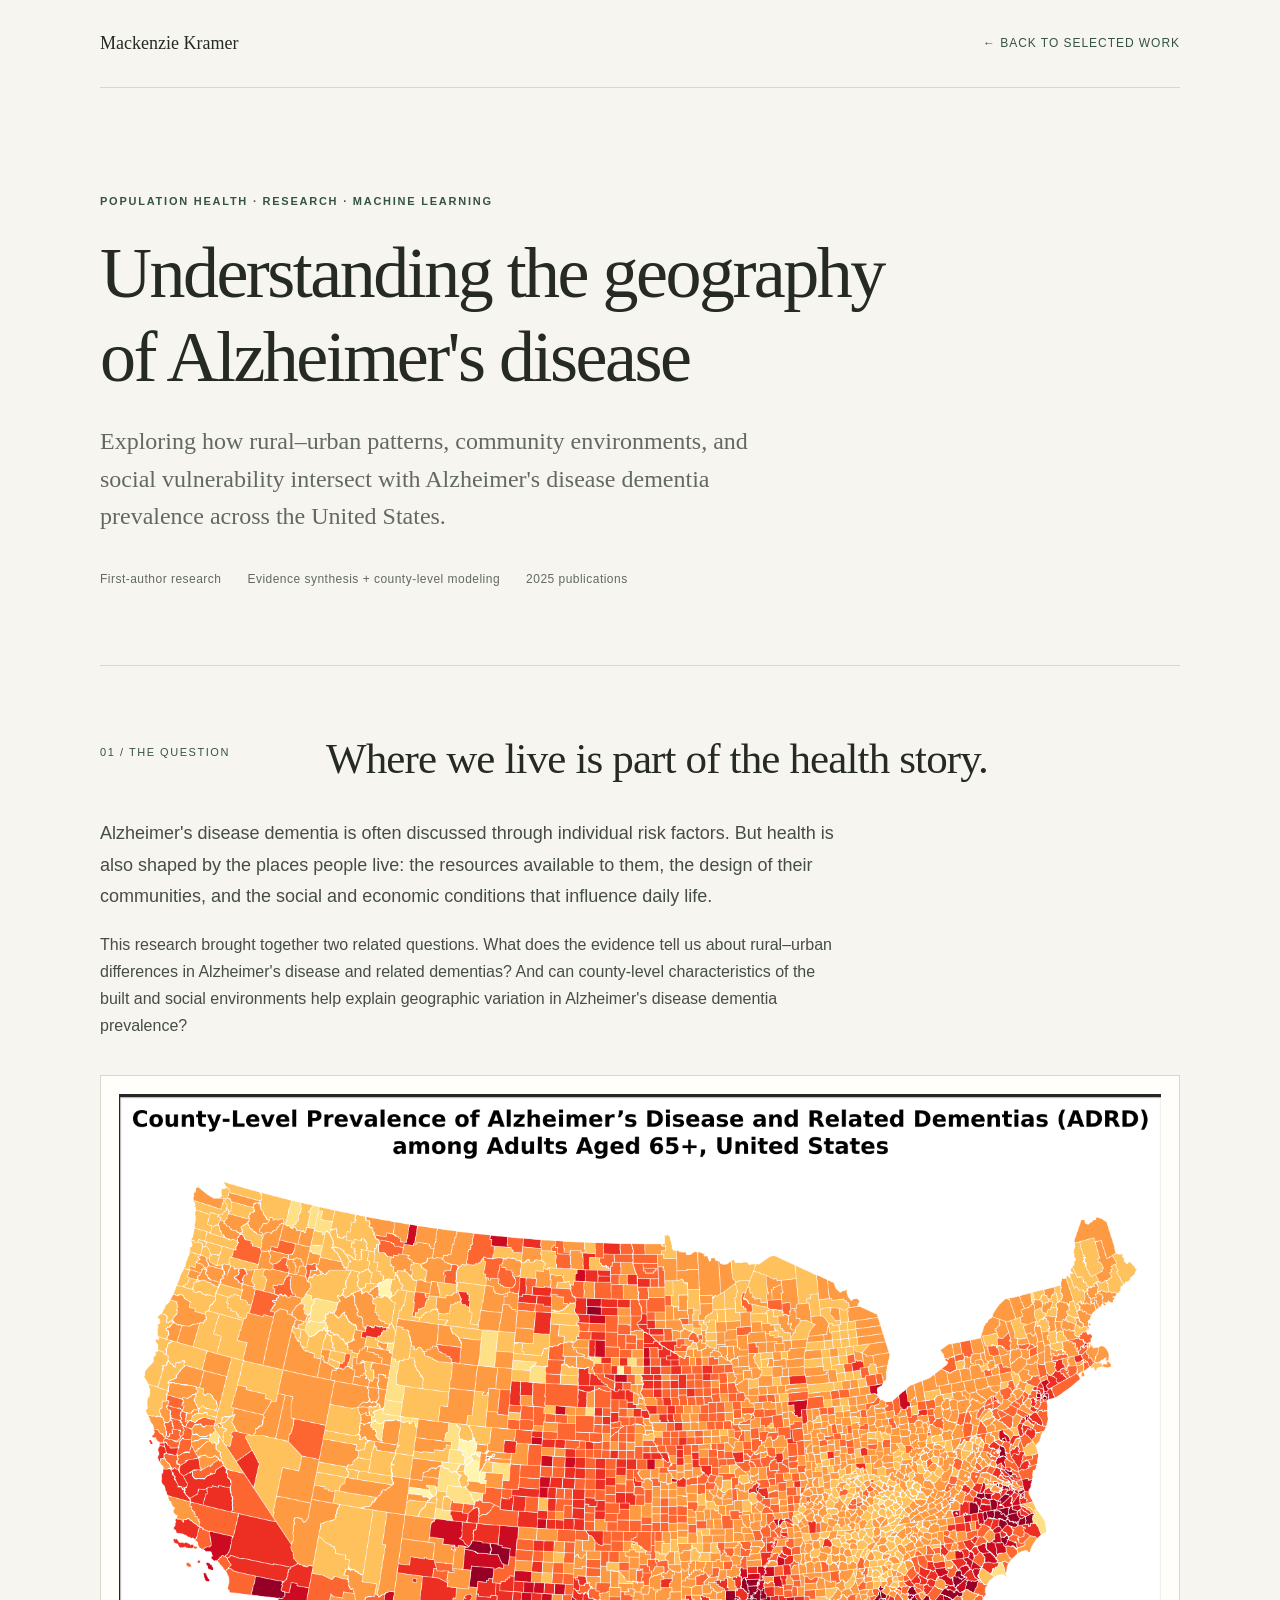
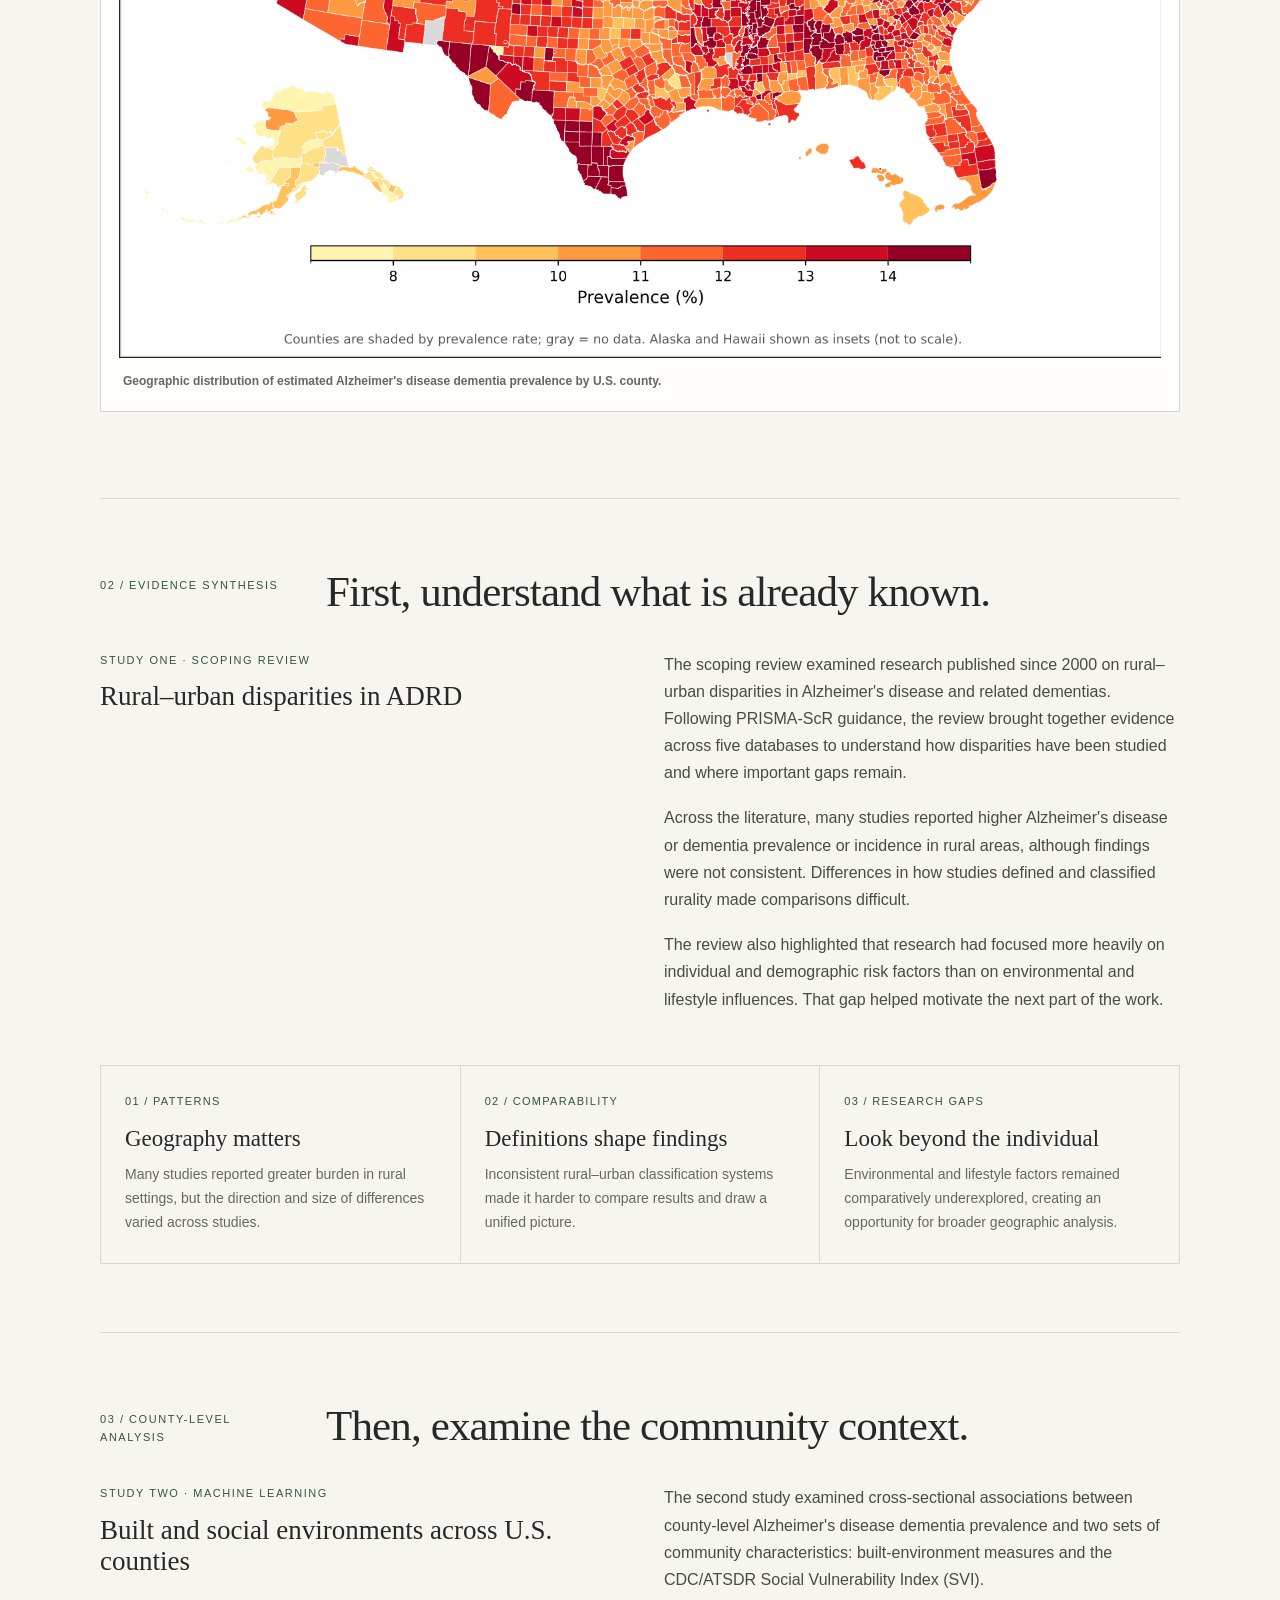
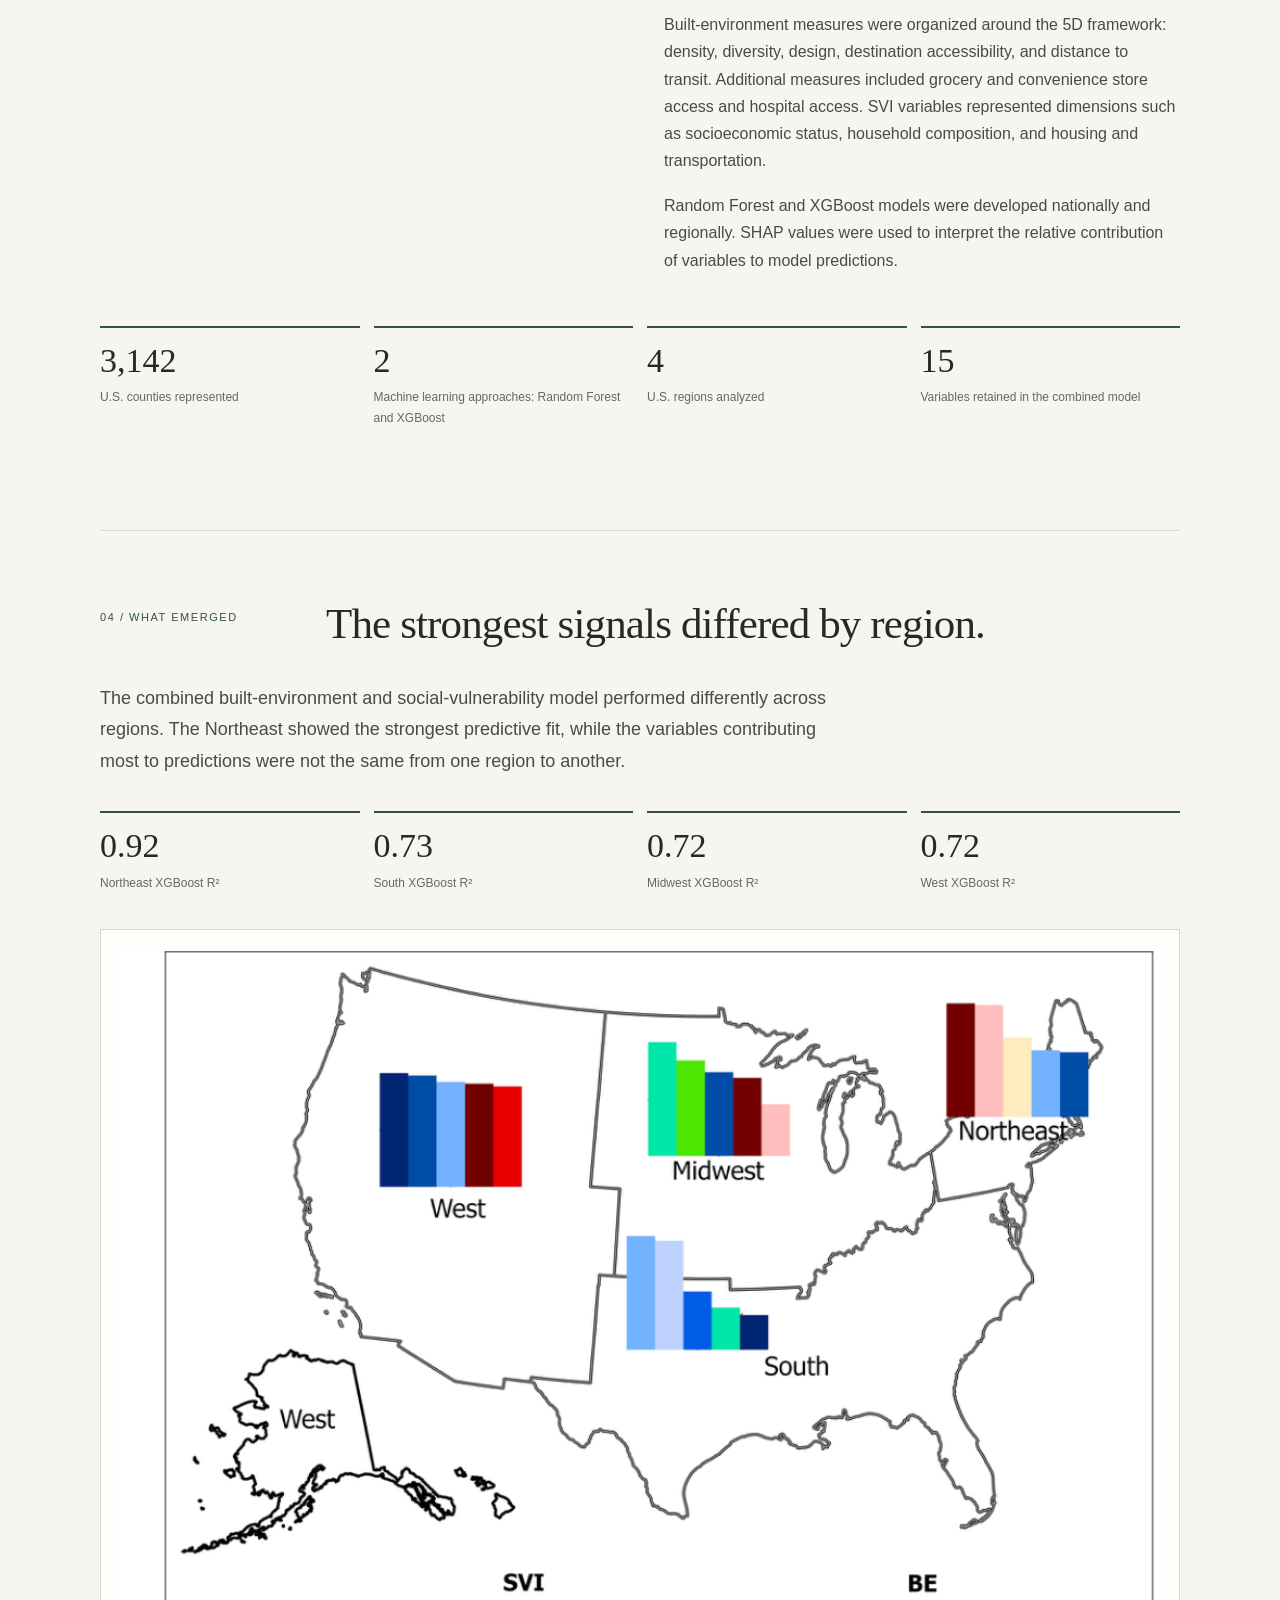
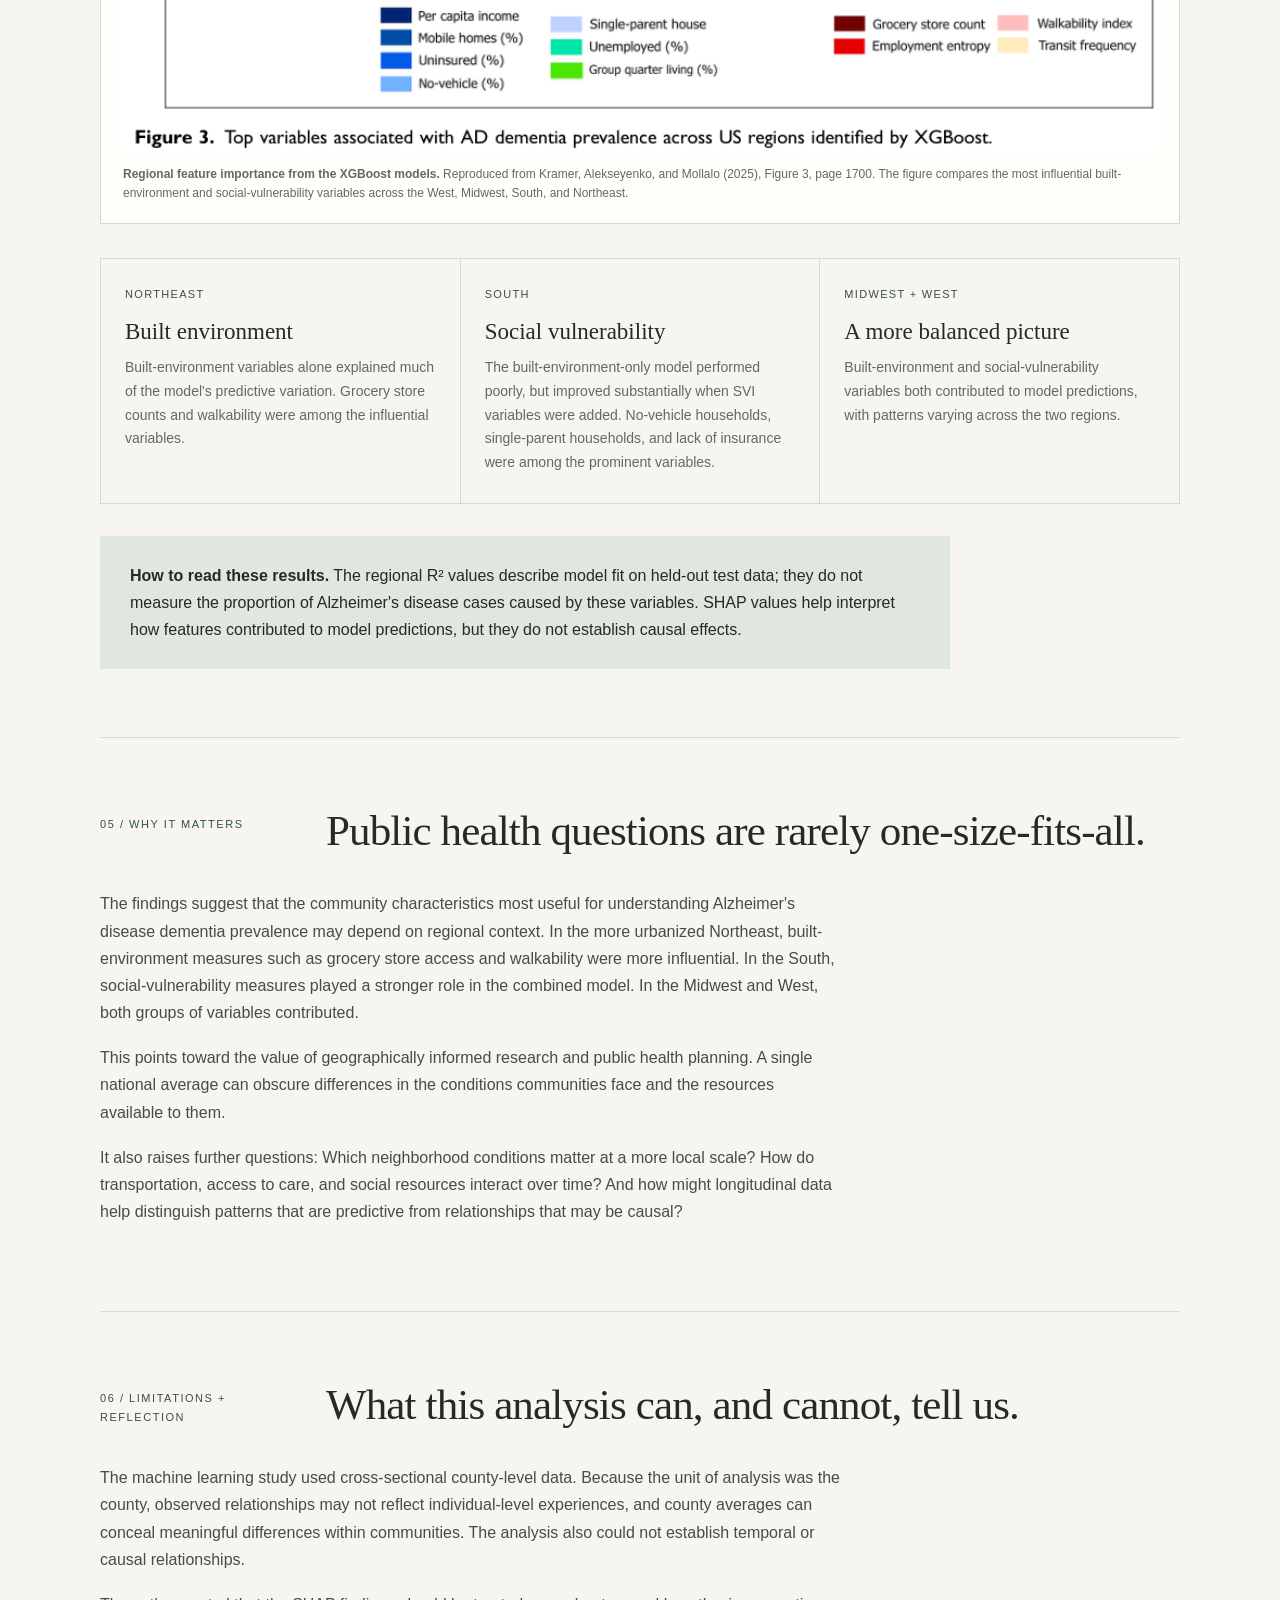
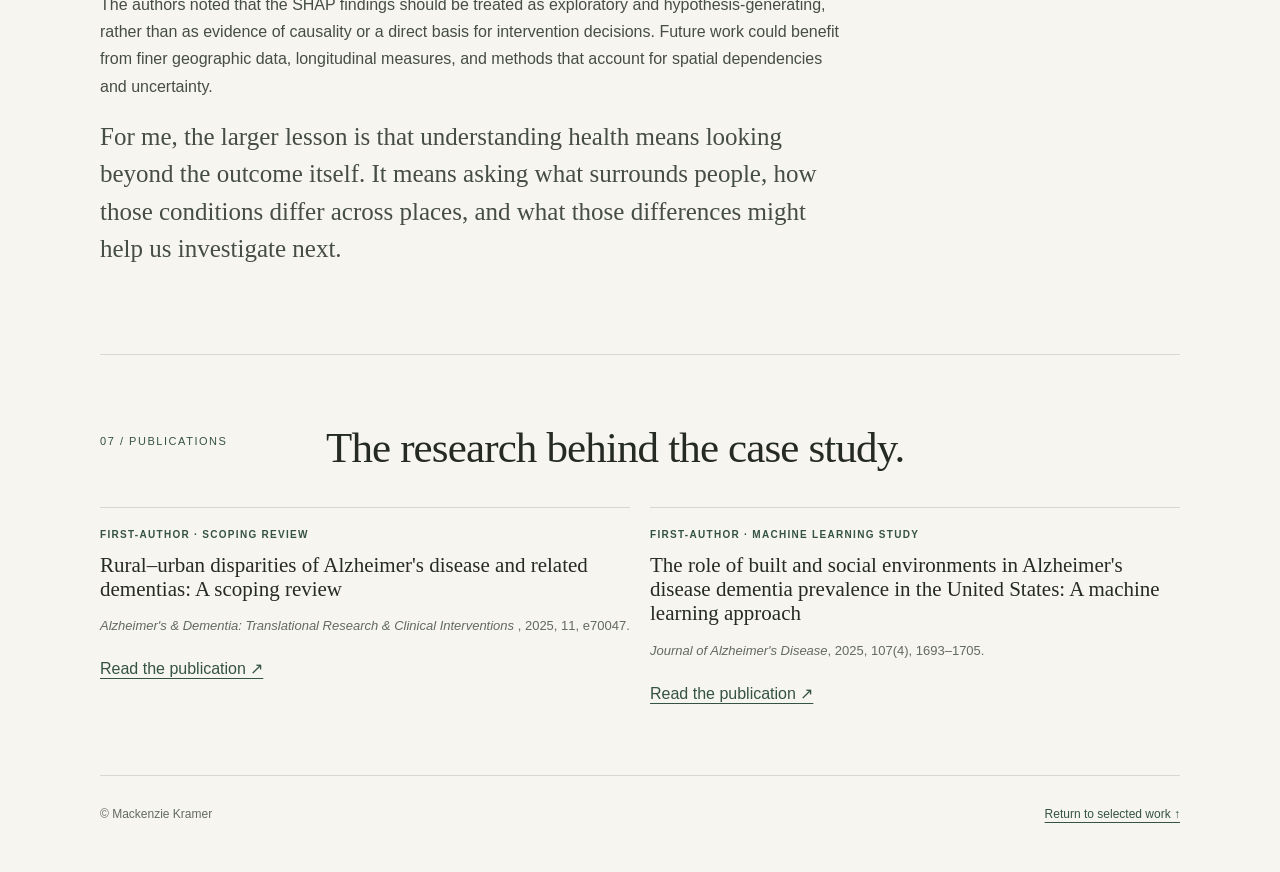
==== commit 58a498e9: "Update project-adrd.html" ====
--- a/project-adrd.html
+++ b/project-adrd.html
@@ -398,7 +398,7 @@
       <!-- IMAGE 1: COUNTY-LEVEL MAP -->
       <figure class="figure">
         <img
-          src="assets/images/Figure1.pdf"
+          src="assets/images/Figure1.png"
           alt="County-level map of estimated Alzheimer's disease dementia prevalence across the United States"
         />
 
@@ -407,8 +407,6 @@
             Geographic distribution of estimated Alzheimer's disease
             dementia prevalence by U.S. county.
           </strong>
-          Add the prevalence data source, estimate year, and map
-          methodology here when the final map is placed.
         </figcaption>
       </figure>
 
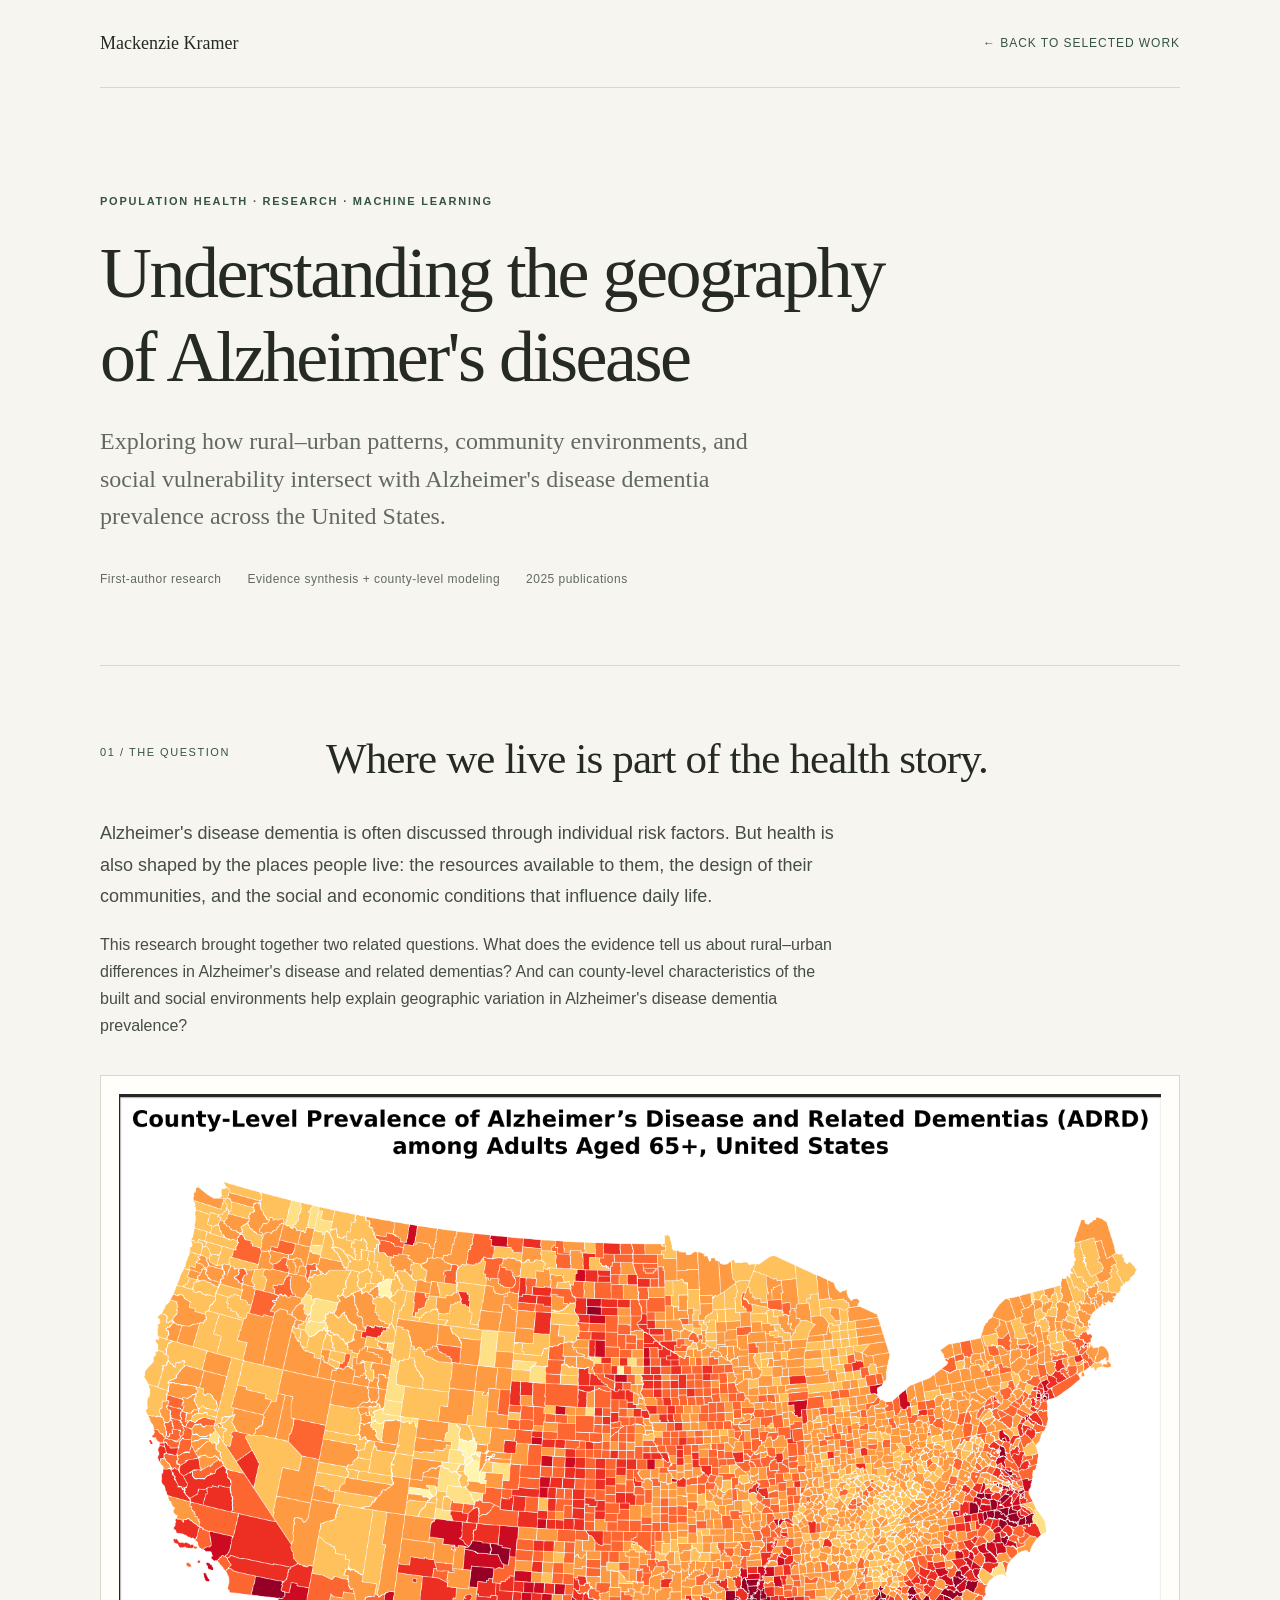
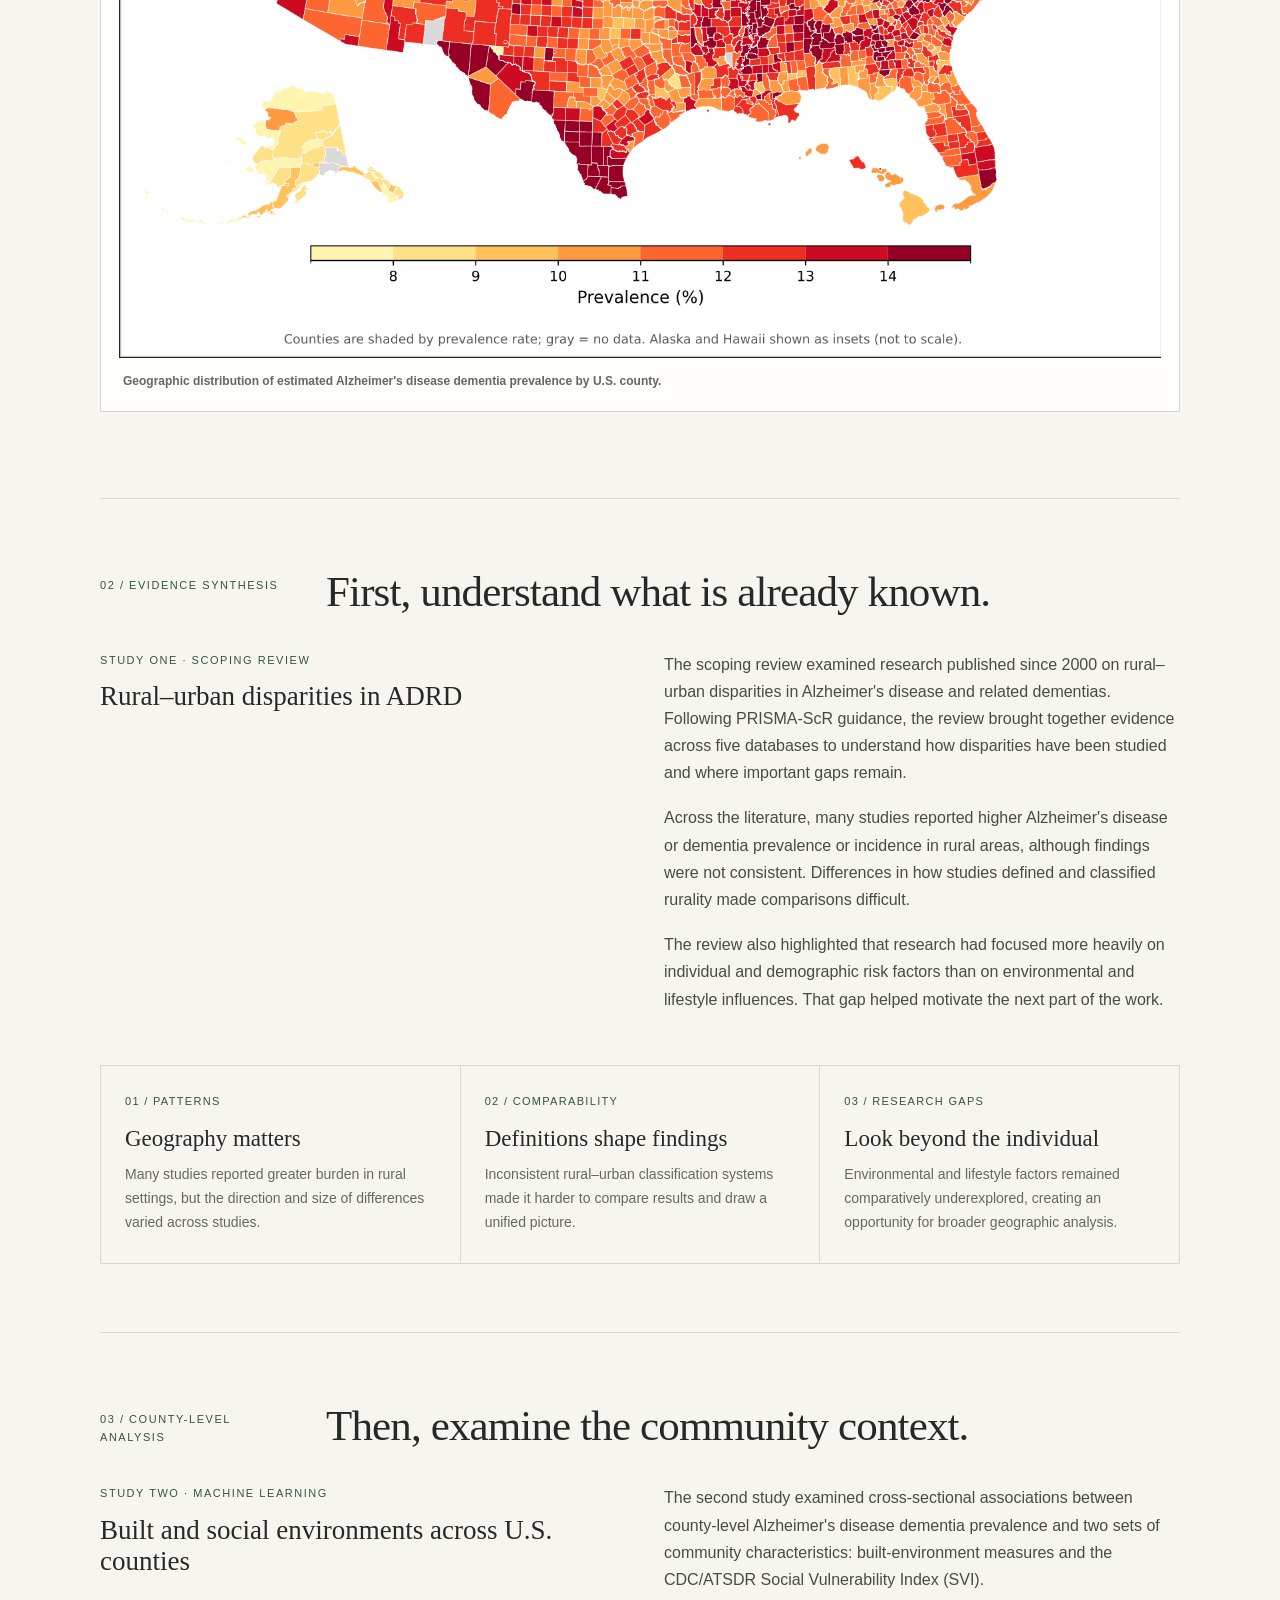
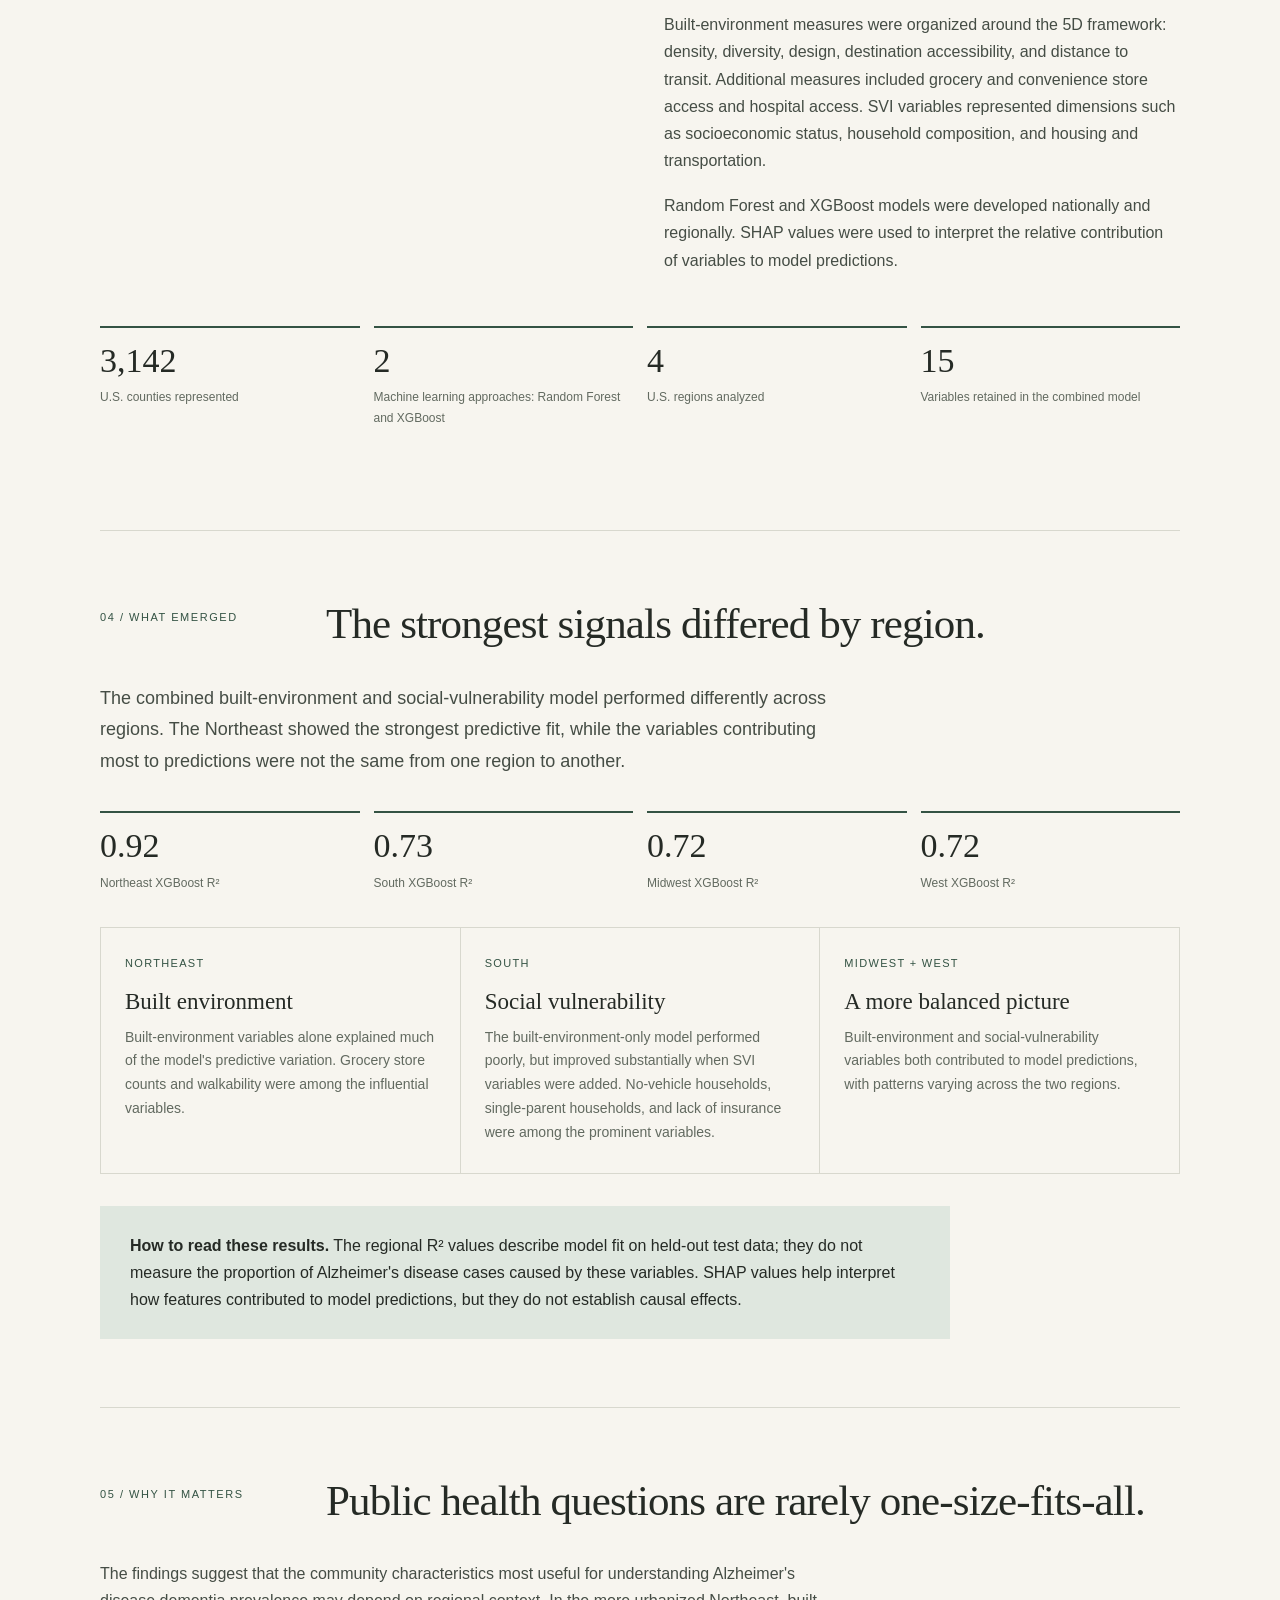
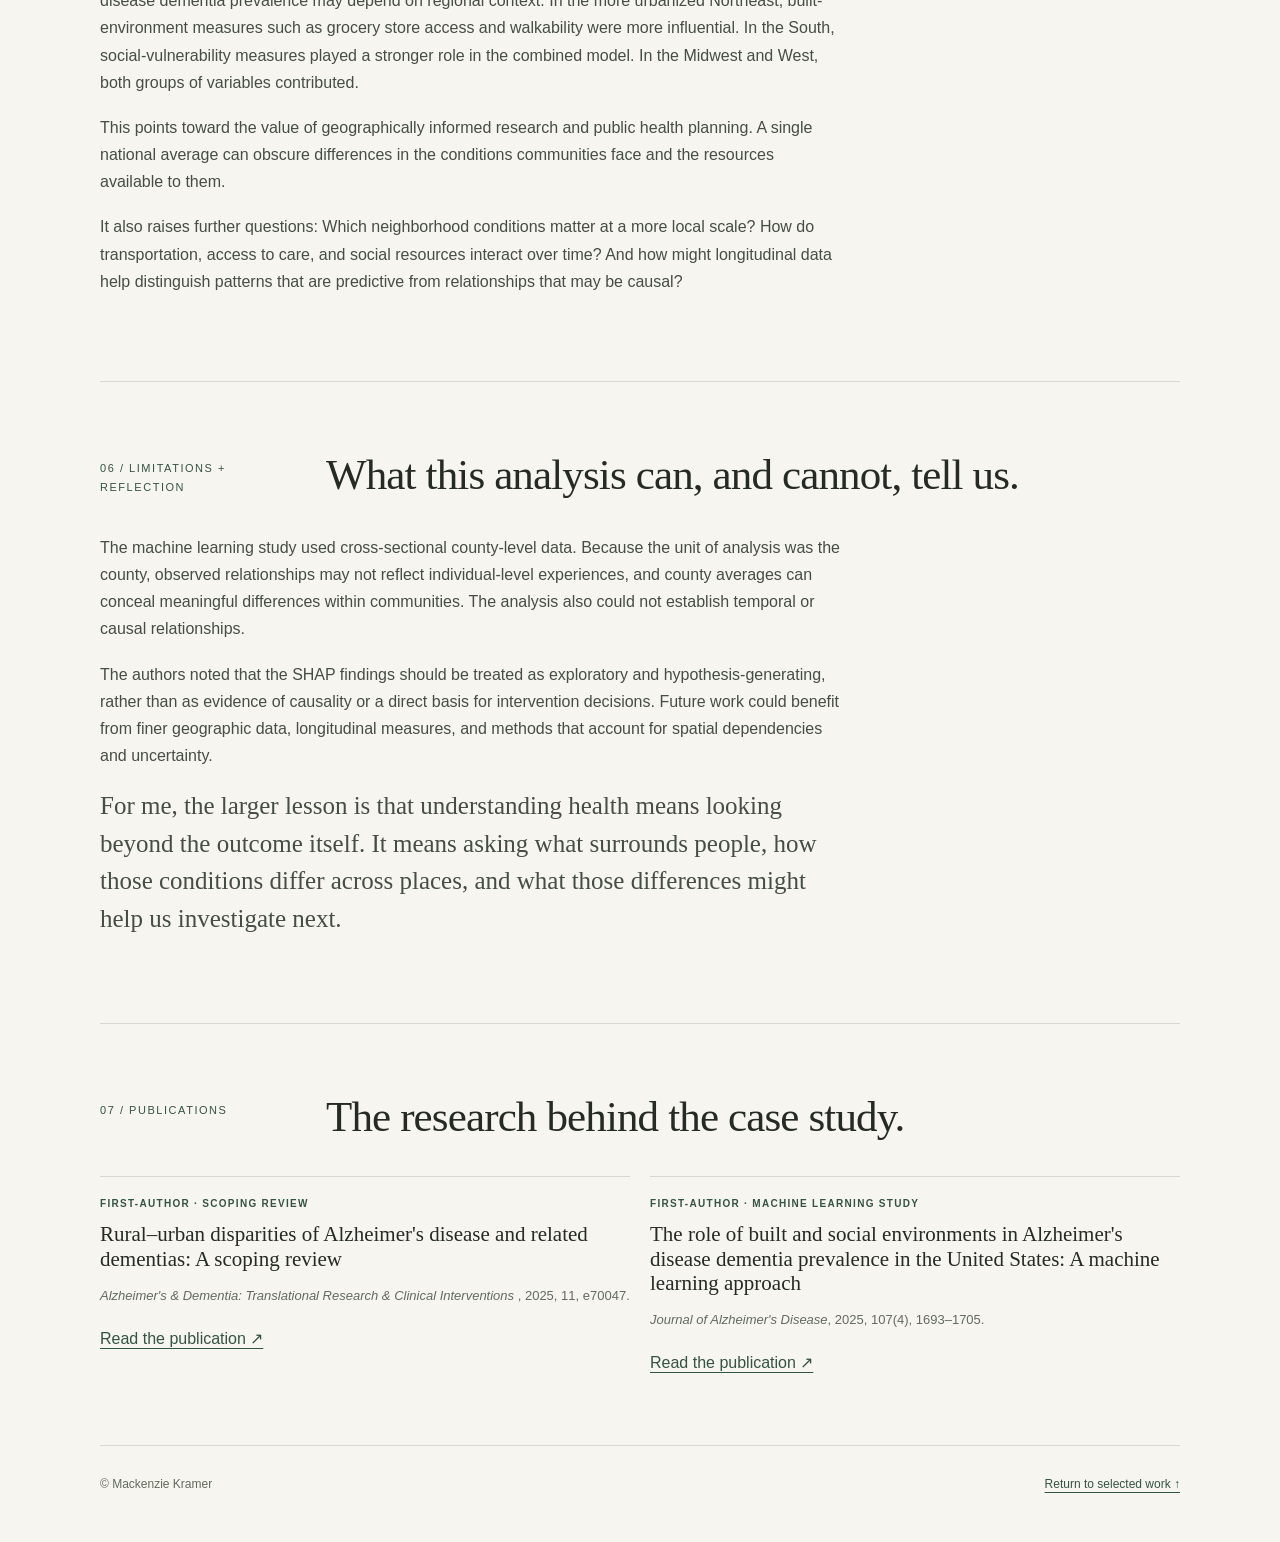
==== commit ac0ea18c: "Update project-adrd.html" ====
--- a/project-adrd.html
+++ b/project-adrd.html
@@ -608,22 +608,6 @@
 
       </div>
 
-      <!-- IMAGE 2: ORIGINAL FIGURE 3 -->
-      <figure class="figure">
-        <img
-          src="assets/images/Figure2.png"
-          alt="Figure 3 from the published study showing the top XGBoost variables associated with Alzheimer's disease dementia prevalence across U.S. regions"
-        />
-
-        <figcaption>
-          <strong>Regional feature importance from the XGBoost models.</strong>
-          Reproduced from Kramer, Alekseyenko, and Mollalo (2025),
-          Figure 3, page 1700. The figure compares the most influential
-          built-environment and social-vulnerability variables across
-          the West, Midwest, South, and Northeast.
-        </figcaption>
-      </figure>
-
       <div class="insight-grid">
 
         <article class="insight">
